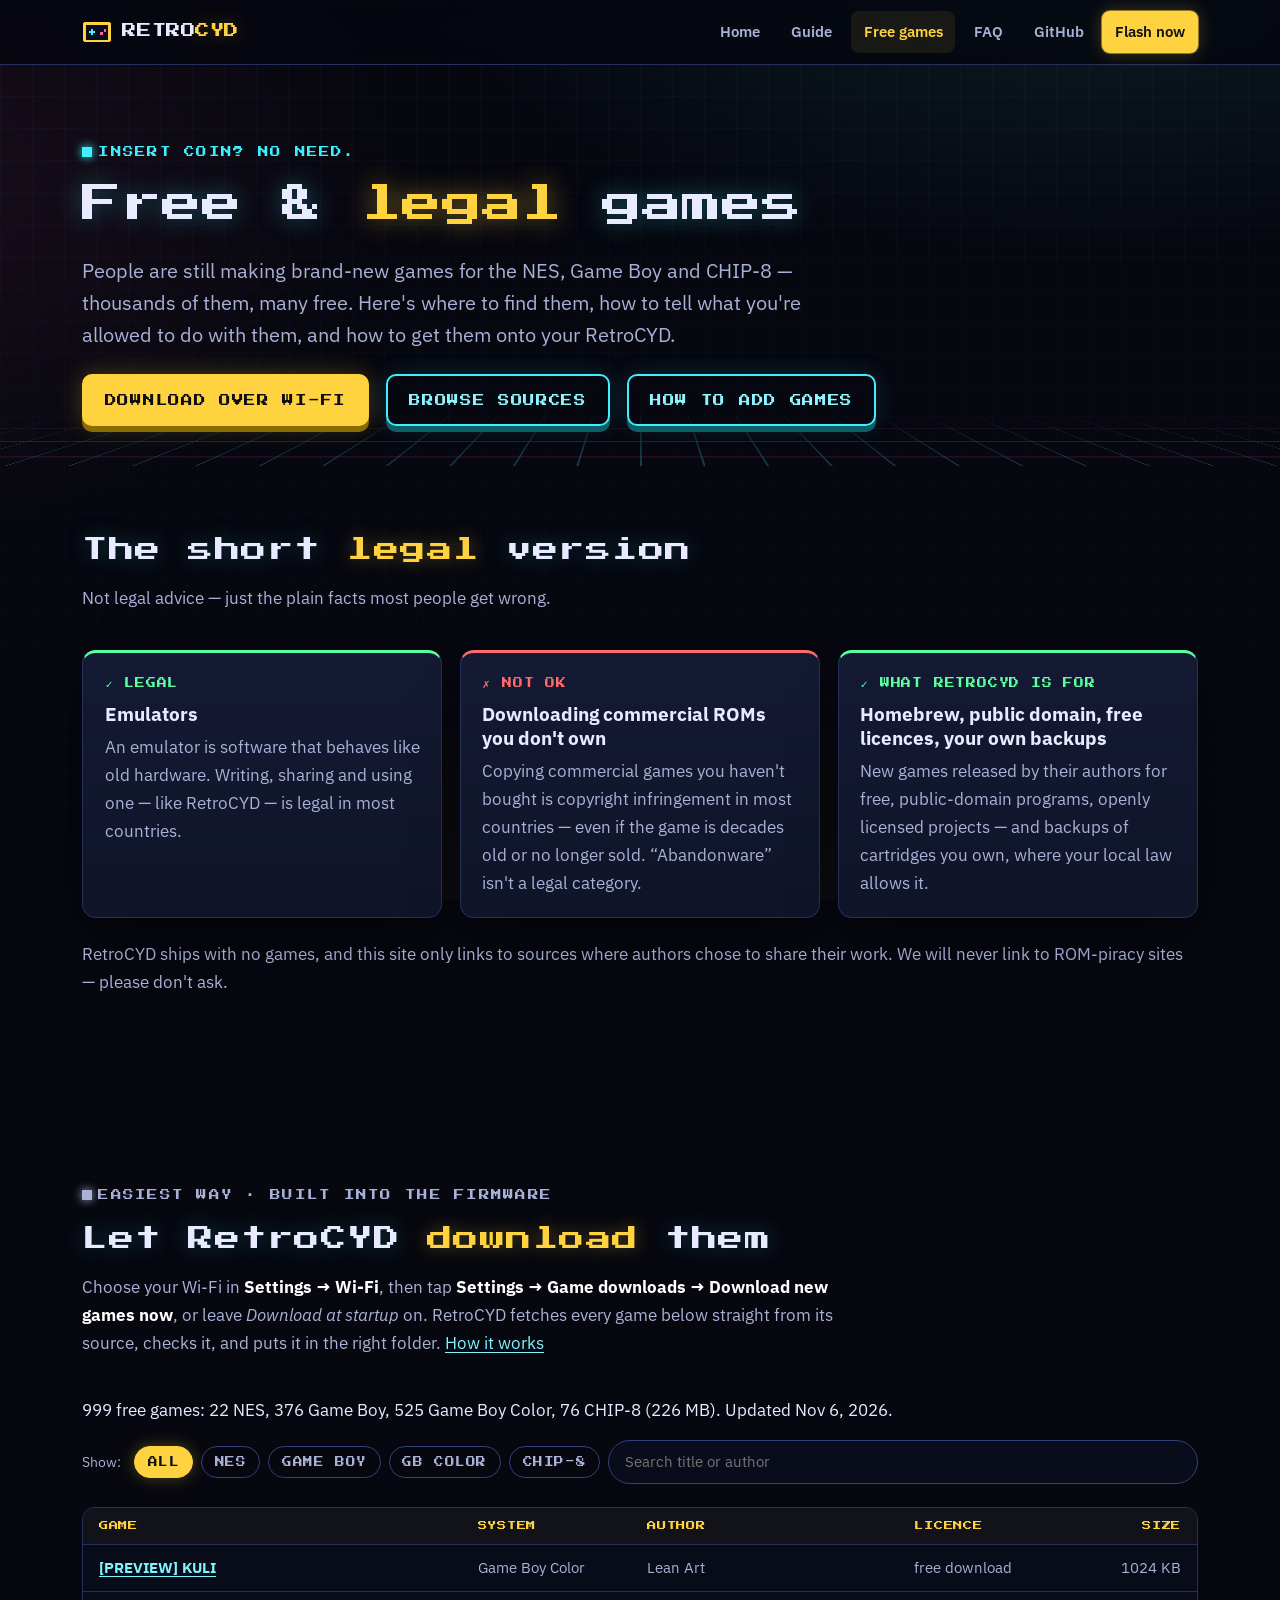
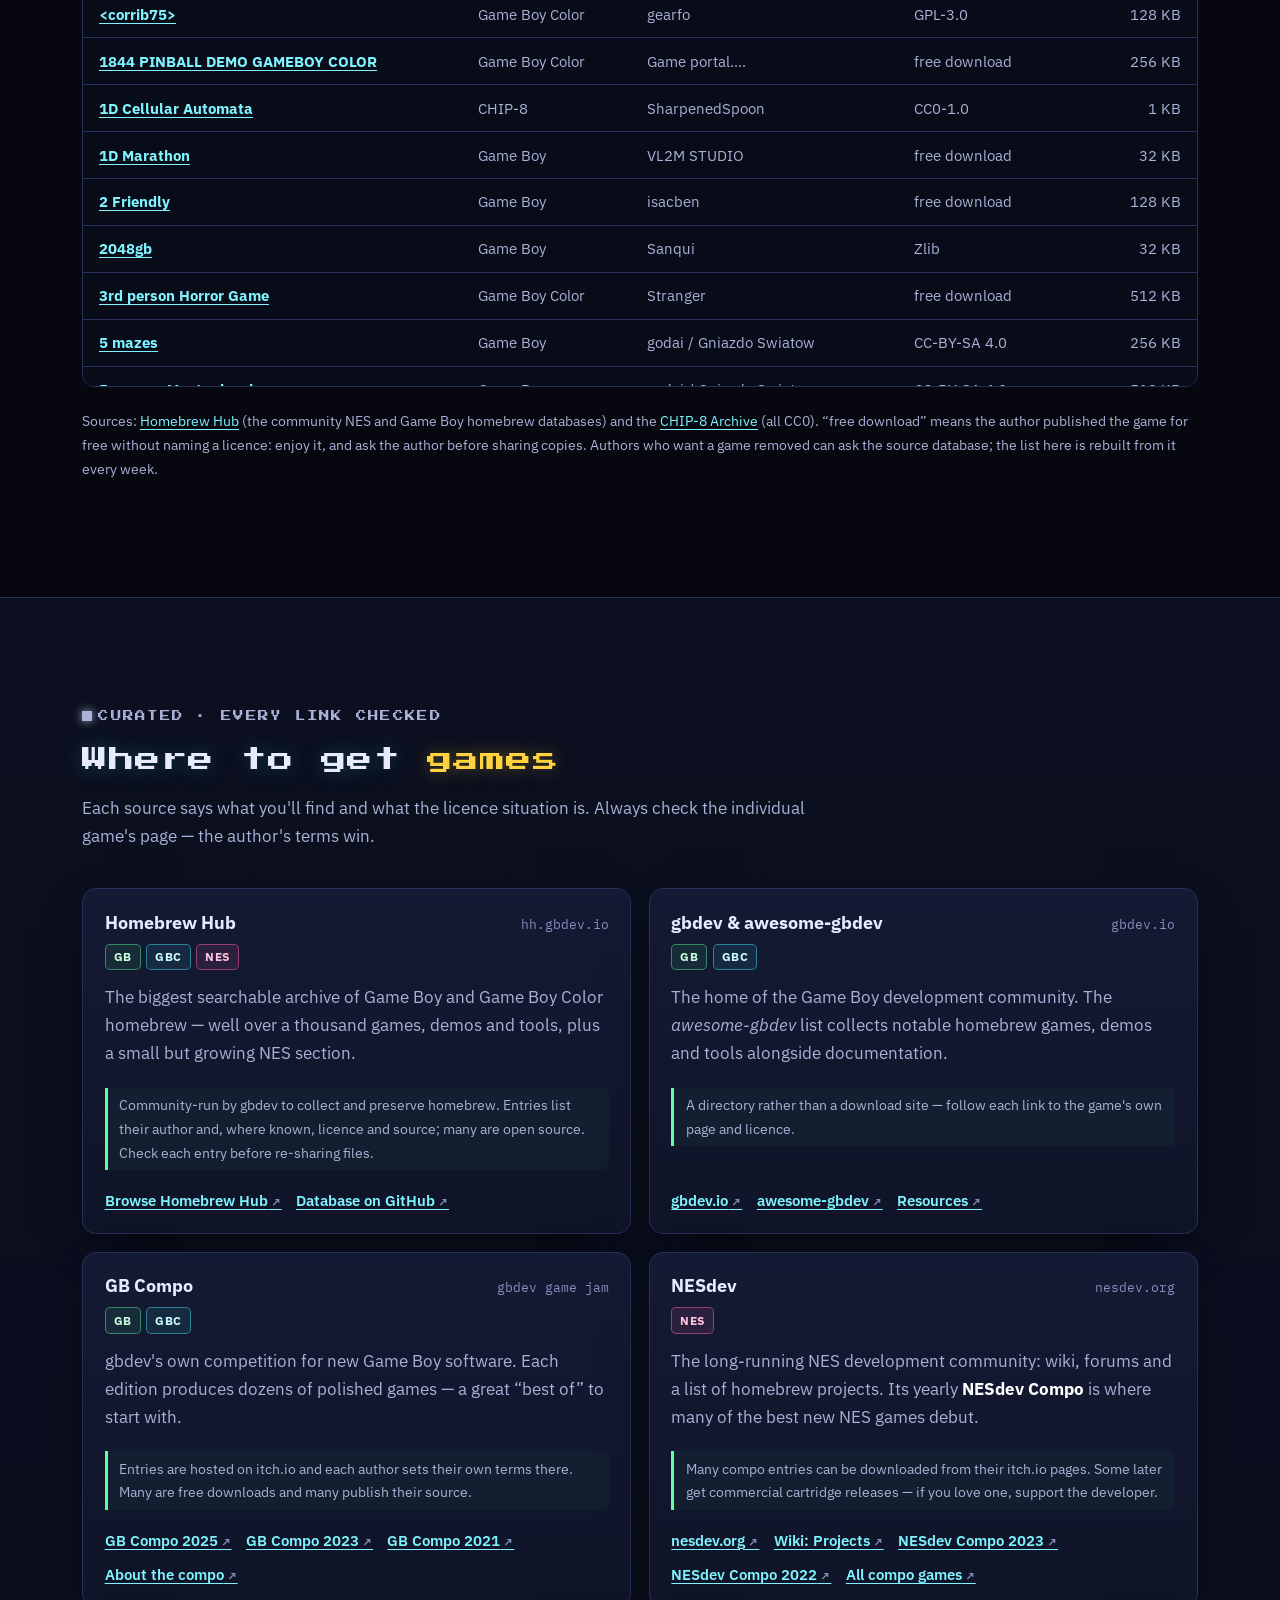
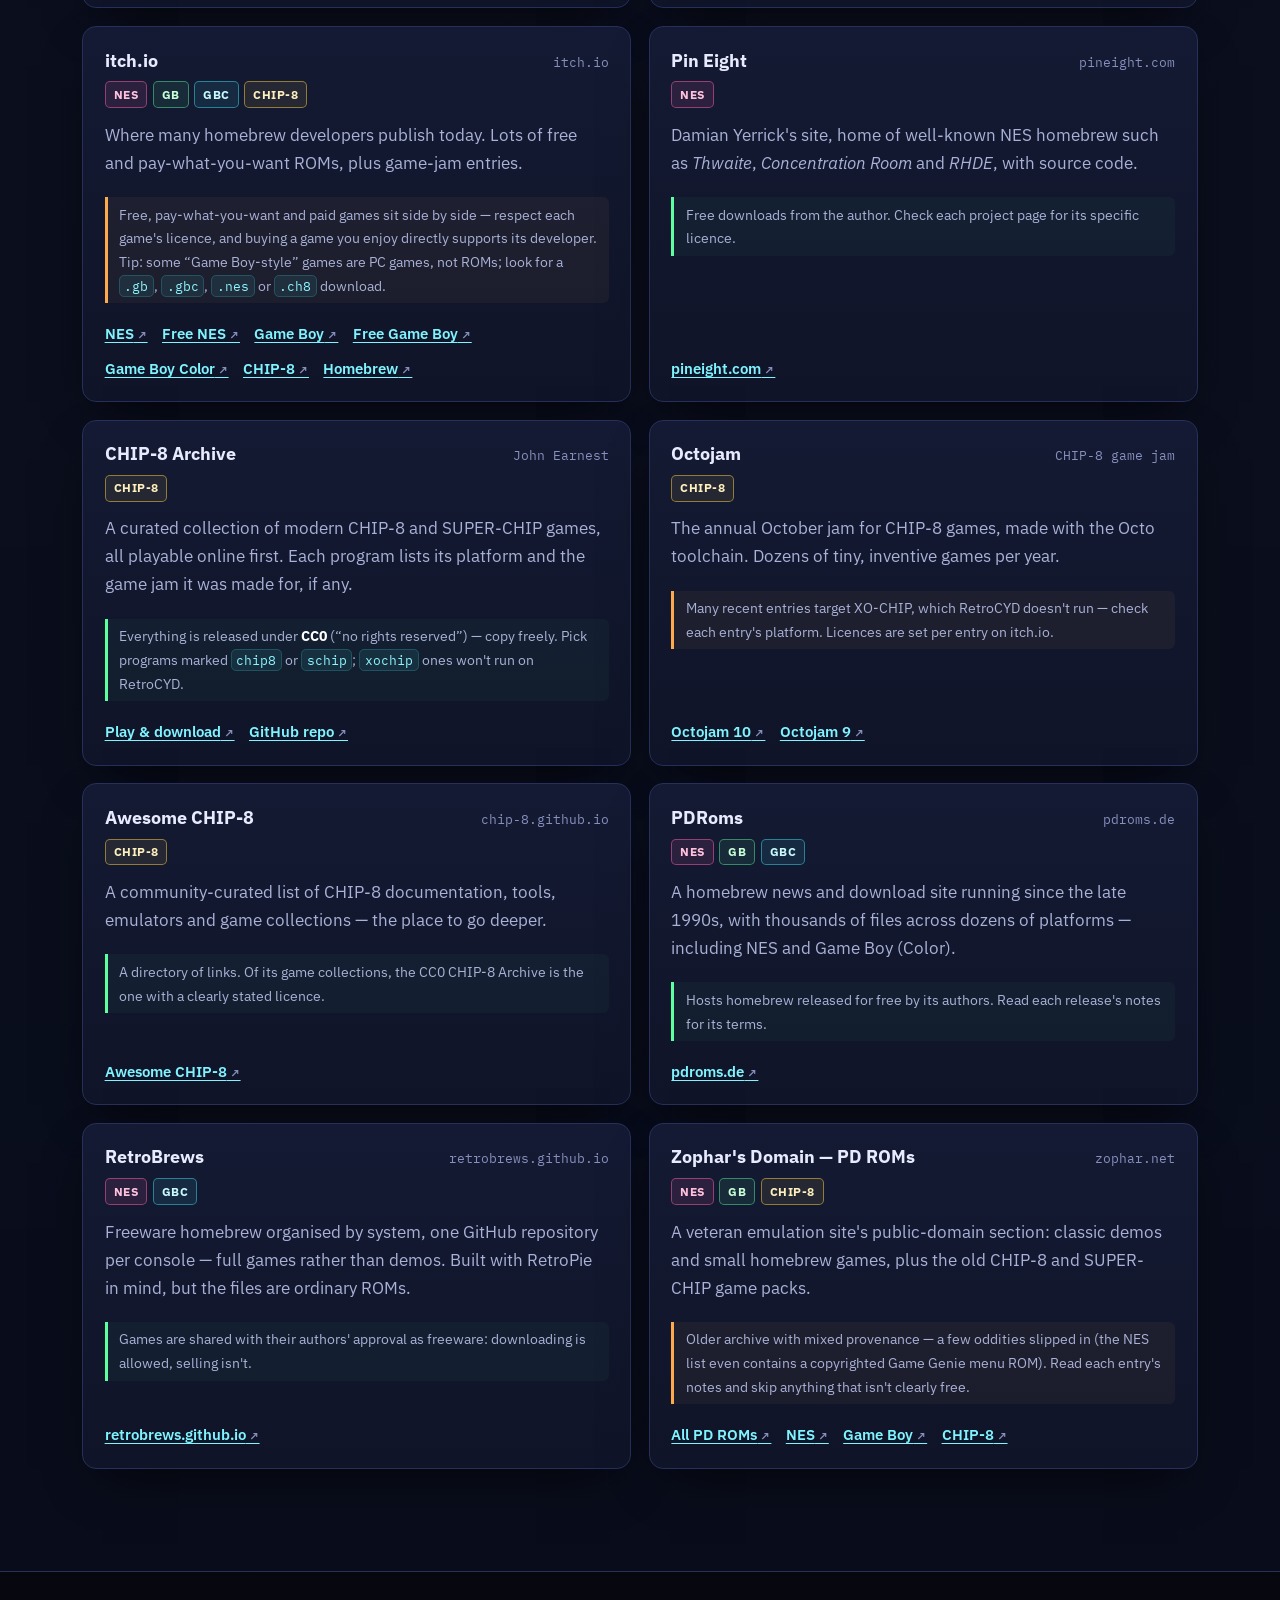
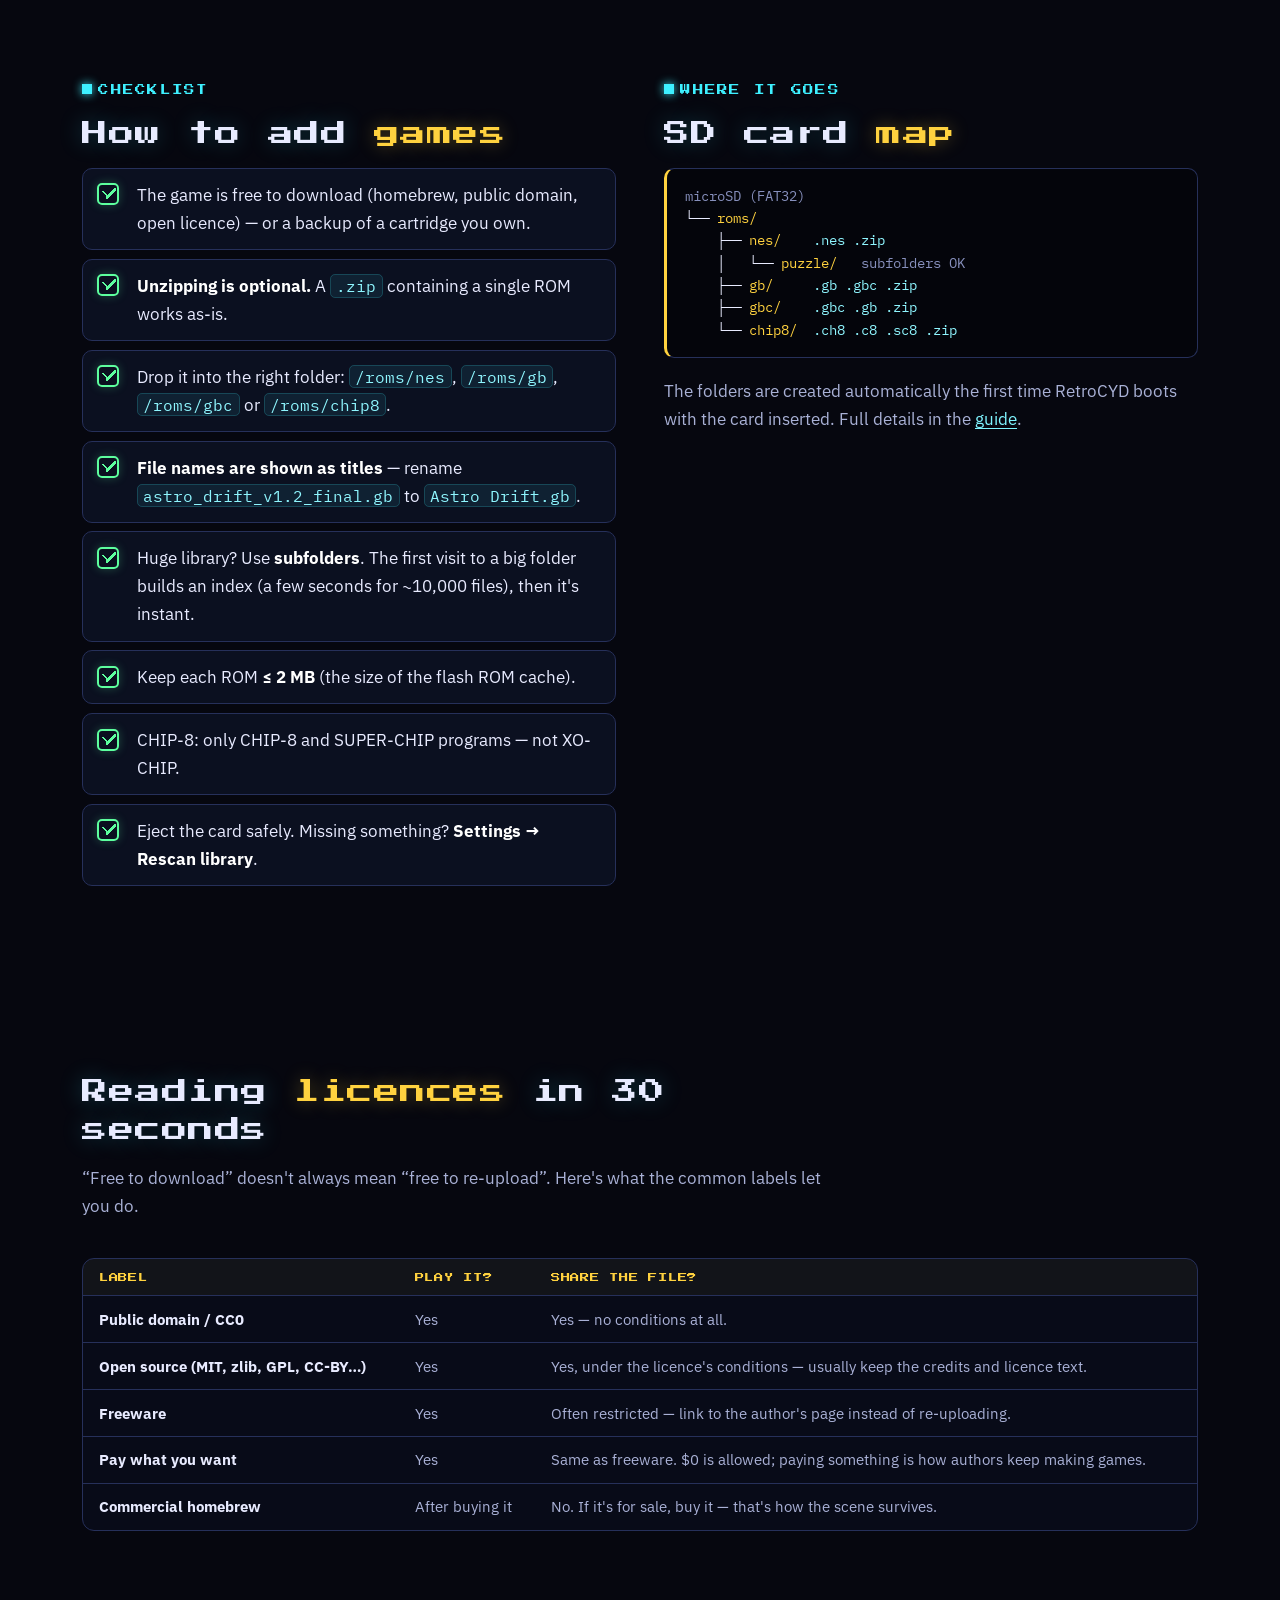
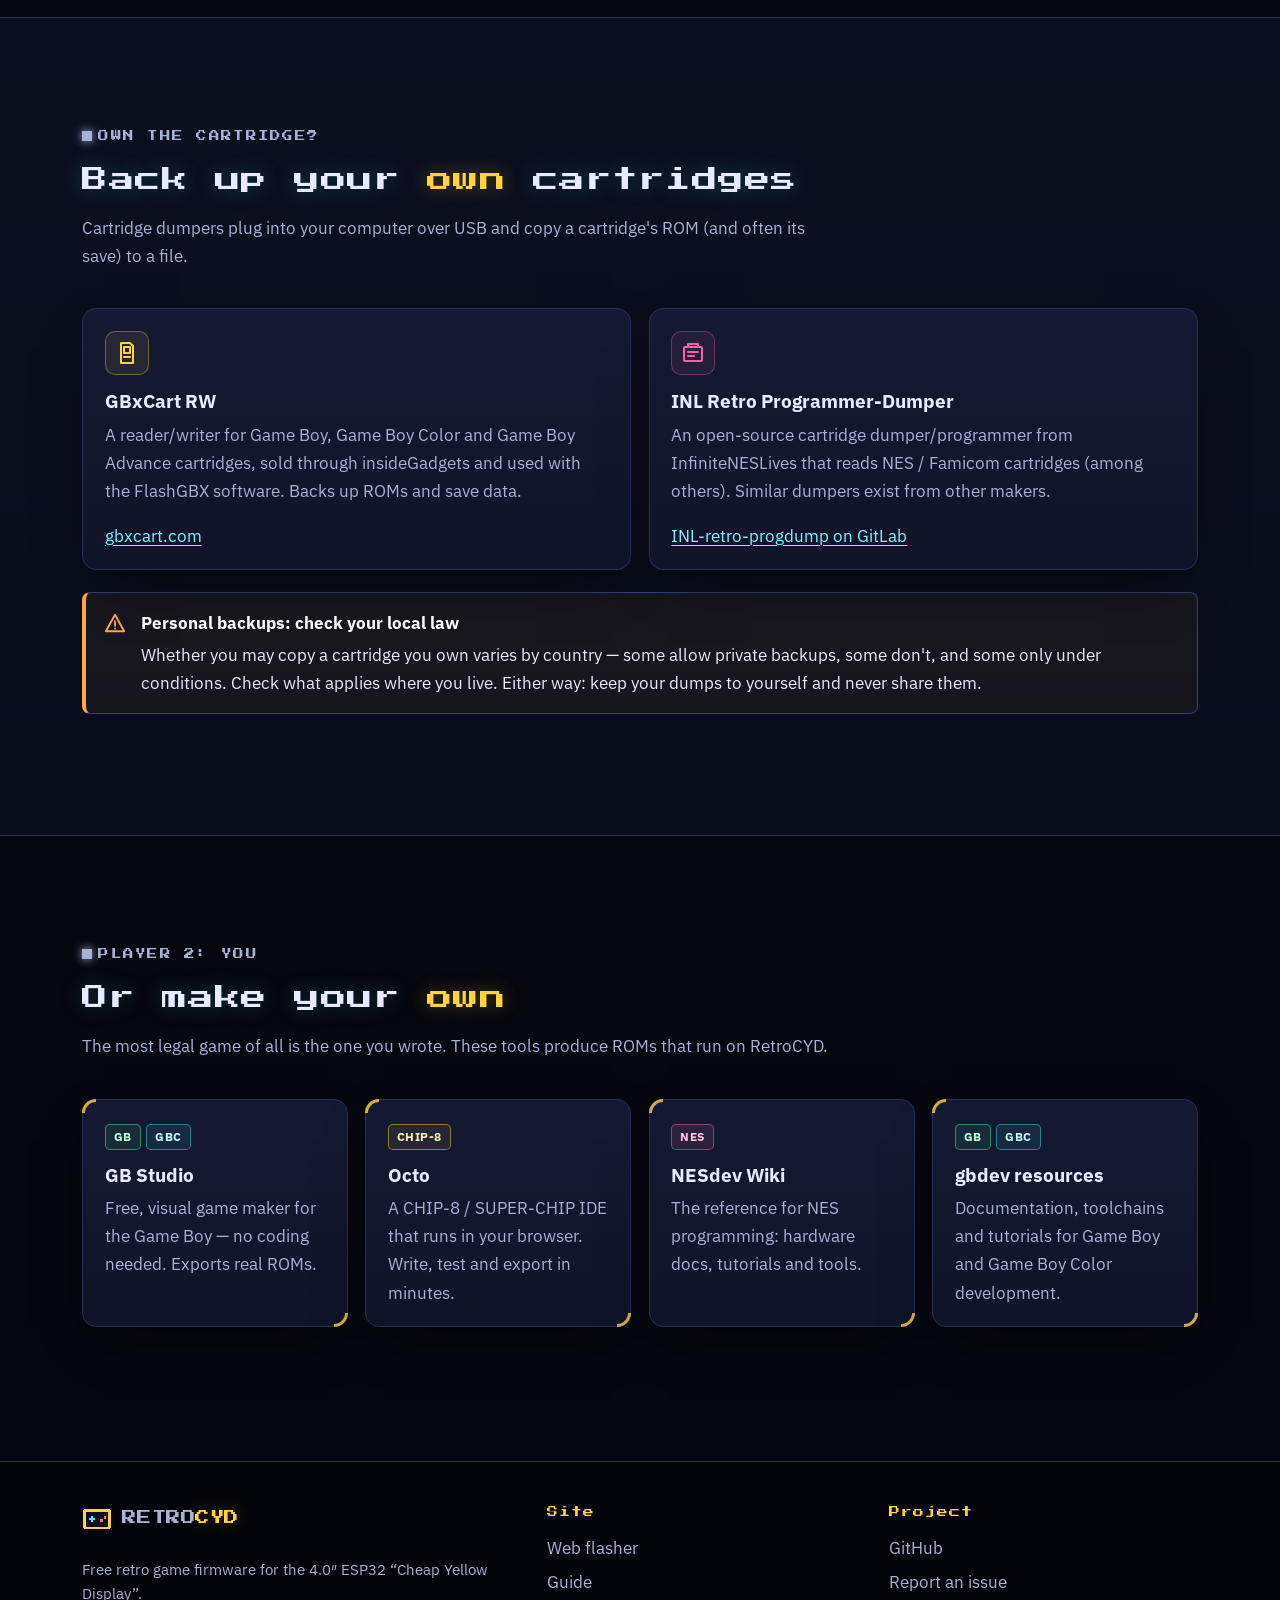
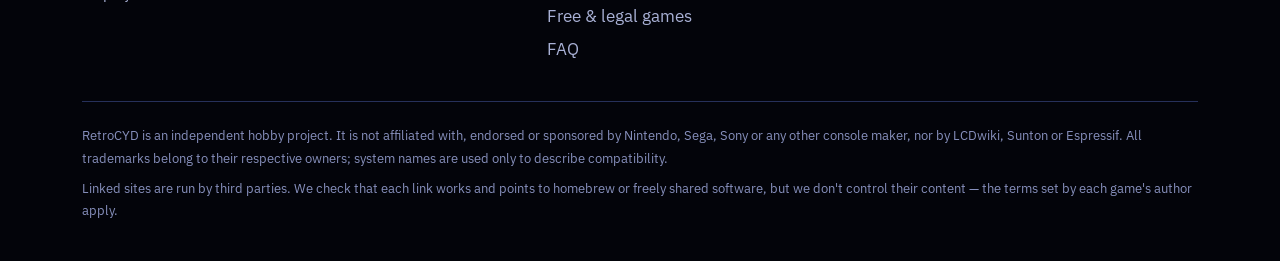
==== site/games.html @ d7f4073a "Website 932c524" ====
<!doctype html>
<html lang="en" class="no-js">
<head>
  <meta charset="utf-8">
  <meta name="viewport" content="width=device-width, initial-scale=1">
  <title>Free &amp; Legal Games — RetroCYD</title>
  <meta name="description" content="Where to get free and legal NES, Game Boy, Game Boy Color and CHIP-8 games for RetroCYD: homebrew archives, game jams, public-domain collections and backing up your own cartridges.">
  <meta name="theme-color" content="#06070f">
  <link rel="canonical" href="https://pierregode.github.io/Retro-CYD/games.html">
  <link rel="icon" href="assets/favicon.svg" type="image/svg+xml">
  <link rel="preconnect" href="https://fonts.googleapis.com">
  <link rel="preconnect" href="https://fonts.gstatic.com" crossorigin>
  <link rel="stylesheet" href="https://fonts.googleapis.com/css2?family=IBM+Plex+Mono:wght@400;500&amp;family=IBM+Plex+Sans:ital,wght@0,400;0,600;0,700;1,400&amp;family=Press+Start+2P&amp;display=swap">
  <link rel="stylesheet" href="assets/style.css">
  <script src="assets/site.js" defer></script>
</head>
<body>
<a class="skip-link" href="#main">Skip to content</a>

<header class="site-header">
  <div class="container">
    <a class="brand" href="index.html" aria-label="RetroCYD home">
      <svg viewBox="0 0 32 32" aria-hidden="true" shape-rendering="crispEdges"><rect x="1" y="5" width="30" height="22" rx="3" fill="#ffd23f"/><rect x="4" y="8" width="24" height="16" fill="#0a0e1d"/><rect x="7" y="15" width="7" height="2" fill="#3ef0ff"/><rect x="9.5" y="12.5" width="2" height="7" fill="#3ef0ff"/><rect x="19" y="16" width="3" height="3" fill="#ff5fa8"/><rect x="23" y="13" width="3" height="3" fill="#ff5fa8"/></svg>
      <span>RETRO<b>CYD</b></span>
    </a>
    <button class="nav-toggle" type="button" aria-expanded="false" aria-controls="site-nav">MENU</button>
    <nav class="site-nav" id="site-nav" aria-label="Main">
      <ul>
        <li><a href="index.html">Home</a></li>
        <li><a href="guide.html">Guide</a></li>
        <li><a href="games.html" aria-current="page">Free games</a></li>
        <li><a href="guide.html#faq">FAQ</a></li>
        <li><a href="https://github.com/PierreGode/Retro-CYD">GitHub</a></li>
        <li><a class="nav-cta" href="index.html#flash">Flash now</a></li>
      </ul>
    </nav>
  </div>
</header>

<main id="main">
  <section class="page-hero" aria-labelledby="games-title">
    <div class="hero-floor" aria-hidden="true"></div>
    <div class="container">
      <p class="eyebrow">Insert coin? No need.</p>
      <h1 id="games-title">Free &amp; <span class="accent">legal</span> games</h1>
      <p class="lead">People are still making brand-new games for the NES, Game Boy and CHIP-8 — thousands of them, many free. Here's where to find them, how to tell what you're allowed to do with them, and how to get them onto your RetroCYD.</p>
      <div class="btn-row" style="margin-top:1.4rem">
        <a class="btn" href="#auto">Download over Wi-Fi</a>
        <a class="btn btn-ghost" href="#sources">Browse sources</a>
        <a class="btn btn-ghost" href="#add-games">How to add games</a>
      </div>
    </div>
  </section>

  <!-- ===================================================== LEGAL -->
  <section class="section-tight" id="legal" aria-labelledby="legal-title">
    <div class="container">
      <div class="section-head">
        <h2 id="legal-title">The short <span class="accent">legal</span> version</h2>
        <p>Not legal advice — just the plain facts most people get wrong.</p>
      </div>
      <div class="grid grid-3 legal-grid">
        <article class="card ok-card">
          <span class="verdict">✓ LEGAL</span>
          <h3>Emulators</h3>
          <p>An emulator is software that behaves like old hardware. Writing, sharing and using one — like RetroCYD — is legal in most countries.</p>
        </article>
        <article class="card no-card">
          <span class="verdict">✗ NOT OK</span>
          <h3>Downloading commercial ROMs you don't own</h3>
          <p>Copying commercial games you haven't bought is copyright infringement in most countries — even if the game is decades old or no longer sold. “Abandonware” isn't a legal category.</p>
        </article>
        <article class="card ok-card">
          <span class="verdict">✓ WHAT RETROCYD IS FOR</span>
          <h3>Homebrew, public domain, free licences, your own backups</h3>
          <p>New games released by their authors for free, public-domain programs, openly licensed projects — and backups of cartridges you own, where your local law allows it.</p>
        </article>
      </div>
      <p class="muted" style="margin-top:1.4rem">RetroCYD ships with no games, and this site only links to sources where authors chose to share their work. We will never link to ROM-piracy sites — please don't ask.</p>
    </div>
  </section>

  <!-- ===================================================== AUTO DOWNLOAD -->
  <section class="section" id="auto" aria-labelledby="auto-title">
    <div class="container">
      <div class="section-head">
        <p class="eyebrow">Easiest way · built into the firmware</p>
        <h2 id="auto-title">Let RetroCYD <span class="accent">download</span> them</h2>
        <p>Choose your Wi-Fi in <strong>Settings → Wi-Fi</strong>, then tap <strong>Settings → Game downloads → Download new games now</strong>, or leave <em>Download at startup</em> on. RetroCYD fetches every game below straight from its source, checks it, and puts it in the right folder. <a href="guide.html#wifi">How it works</a></p>
      </div>
      <div class="catalog" id="catalog" data-src="catalog/catalog.tsv">
        <p class="cat-summary" id="cat-summary">Loading the game list…</p>
        <div class="filters cat-filters" role="group" aria-label="Filter games by system" hidden>
          <span class="label">Show:</span>
          <button class="chip" type="button" data-cat="all" aria-pressed="true">ALL</button>
          <button class="chip" type="button" data-cat="nes" aria-pressed="false">NES</button>
          <button class="chip" type="button" data-cat="gb" aria-pressed="false">GAME BOY</button>
          <button class="chip" type="button" data-cat="gbc" aria-pressed="false">GB COLOR</button>
          <button class="chip" type="button" data-cat="chip8" aria-pressed="false">CHIP-8</button>
          <input class="cat-search" id="cat-search" type="search" placeholder="Search title or author" aria-label="Search games by title or author">
        </div>
        <div class="table-wrap cat-wrap" hidden>
          <table class="data cat-table">
            <colgroup><col class="c-game"><col class="c-sys"><col class="c-author"><col class="c-lic"><col class="c-size"></colgroup>
            <thead><tr><th scope="col">Game</th><th scope="col">System</th><th scope="col">Author</th><th scope="col">Licence</th><th scope="col">Size</th></tr></thead>
            <tbody id="cat-body"></tbody>
          </table>
        </div>
        <p id="cat-status" class="visually-hidden" aria-live="polite"></p>
        <p class="muted small">Sources: <a href="https://hh.gbdev.io/">Homebrew Hub</a> (the community NES and Game Boy homebrew databases) and the <a href="https://github.com/JohnEarnest/chip8Archive">CHIP-8 Archive</a> (all CC0). “free download” means the author published the game for free without naming a licence: enjoy it, and ask the author before sharing copies. Authors who want a game removed can ask the source database; the list here is rebuilt from it every week.</p>
      </div>
    </div>
  </section>

  <!-- ===================================================== SOURCES -->
  <section class="section band" id="sources" aria-labelledby="sources-title">
    <div class="container">
      <div class="section-head">
        <p class="eyebrow">Curated · every link checked</p>
        <h2 id="sources-title">Where to get <span class="accent">games</span></h2>
        <p>Each source says what you'll find and what the licence situation is. Always check the individual game's page — the author's terms win.</p>
      </div>

      <div class="filters" role="group" aria-label="Filter sources by system" hidden>
        <span class="label">Show:</span>
        <button class="chip" type="button" data-filter="all" aria-pressed="true">ALL</button>
        <button class="chip" type="button" data-filter="nes" aria-pressed="false">NES</button>
        <button class="chip" type="button" data-filter="gb" aria-pressed="false">GAME BOY</button>
        <button class="chip" type="button" data-filter="gbc" aria-pressed="false">GB COLOR</button>
        <button class="chip" type="button" data-filter="chip8" aria-pressed="false">CHIP-8</button>
      </div>
      <p id="filter-status" class="visually-hidden" aria-live="polite"></p>

      <div class="sources">

        <article class="card source" data-systems="gb gbc nes">
          <h3>Homebrew Hub <span class="host">hh.gbdev.io</span></h3>
          <ul class="tags" aria-label="Systems"><li><span class="tag tag-gb">GB</span></li><li><span class="tag tag-gbc">GBC</span></li><li><span class="tag tag-nes">NES</span></li></ul>
          <p>The biggest searchable archive of Game Boy and Game Boy Color homebrew — well over a thousand games, demos and tools, plus a small but growing NES section.</p>
          <p class="lic">Community-run by gbdev to collect and preserve homebrew. Entries list their author and, where known, licence and source; many are open source. Check each entry before re-sharing files.</p>
          <ul class="links">
            <li><a href="https://hh.gbdev.io/">Browse Homebrew Hub</a></li>
            <li><a href="https://github.com/gbdev/database">Database on GitHub</a></li>
          </ul>
        </article>

        <article class="card source" data-systems="gb gbc">
          <h3>gbdev &amp; awesome-gbdev <span class="host">gbdev.io</span></h3>
          <ul class="tags" aria-label="Systems"><li><span class="tag tag-gb">GB</span></li><li><span class="tag tag-gbc">GBC</span></li></ul>
          <p>The home of the Game Boy development community. The <em>awesome-gbdev</em> list collects notable homebrew games, demos and tools alongside documentation.</p>
          <p class="lic">A directory rather than a download site — follow each link to the game's own page and licence.</p>
          <ul class="links">
            <li><a href="https://gbdev.io/">gbdev.io</a></li>
            <li><a href="https://github.com/gbdev/awesome-gbdev">awesome-gbdev</a></li>
            <li><a href="https://gbdev.io/resources.html">Resources</a></li>
          </ul>
        </article>

        <article class="card source" data-systems="gb gbc">
          <h3>GB Compo <span class="host">gbdev game jam</span></h3>
          <ul class="tags" aria-label="Systems"><li><span class="tag tag-gb">GB</span></li><li><span class="tag tag-gbc">GBC</span></li></ul>
          <p>gbdev's own competition for new Game Boy software. Each edition produces dozens of polished games — a great “best of” to start with.</p>
          <p class="lic">Entries are hosted on itch.io and each author sets their own terms there. Many are free downloads and many publish their source.</p>
          <ul class="links">
            <li><a href="https://itch.io/jam/gbcompo25">GB Compo 2025</a></li>
            <li><a href="https://itch.io/jam/gbcompo23">GB Compo 2023</a></li>
            <li><a href="https://itch.io/jam/gbcompo21">GB Compo 2021</a></li>
            <li><a href="https://gbdev.io/gbcompo21.html">About the compo</a></li>
          </ul>
        </article>

        <article class="card source" data-systems="nes">
          <h3>NESdev <span class="host">nesdev.org</span></h3>
          <ul class="tags" aria-label="Systems"><li><span class="tag tag-nes">NES</span></li></ul>
          <p>The long-running NES development community: wiki, forums and a list of homebrew projects. Its yearly <strong>NESdev Compo</strong> is where many of the best new NES games debut.</p>
          <p class="lic">Many compo entries can be downloaded from their itch.io pages. Some later get commercial cartridge releases — if you love one, support the developer.</p>
          <ul class="links">
            <li><a href="https://www.nesdev.org/">nesdev.org</a></li>
            <li><a href="https://www.nesdev.org/wiki/Projects">Wiki: Projects</a></li>
            <li><a href="https://itch.io/jam/nesdev-compo-2023">NESdev Compo 2023</a></li>
            <li><a href="https://itch.io/jam/nesdev-2022">NESdev Compo 2022</a></li>
            <li><a href="https://itch.io/games/tag-homebrew/tag-nesdevcompo">All compo games</a></li>
          </ul>
        </article>

        <article class="card source" data-systems="nes gb gbc chip8">
          <h3>itch.io <span class="host">itch.io</span></h3>
          <ul class="tags" aria-label="Systems"><li><span class="tag tag-nes">NES</span></li><li><span class="tag tag-gb">GB</span></li><li><span class="tag tag-gbc">GBC</span></li><li><span class="tag tag-chip8">CHIP-8</span></li></ul>
          <p>Where many homebrew developers publish today. Lots of free and pay-what-you-want ROMs, plus game-jam entries.</p>
          <p class="lic warn">Free, pay-what-you-want and paid games sit side by side — respect each game's licence, and buying a game you enjoy directly supports its developer. Tip: some “Game Boy-style” games are PC games, not ROMs; look for a <code>.gb</code>, <code>.gbc</code>, <code>.nes</code> or <code>.ch8</code> download.</p>
          <ul class="links">
            <li><a href="https://itch.io/games/tag-nes">NES</a></li>
            <li><a href="https://itch.io/games/free/tag-nes">Free NES</a></li>
            <li><a href="https://itch.io/games/tag-gameboy">Game Boy</a></li>
            <li><a href="https://itch.io/games/free/tag-gameboy">Free Game Boy</a></li>
            <li><a href="https://itch.io/games/tag-gameboy-color">Game Boy Color</a></li>
            <li><a href="https://itch.io/games/tag-chip-8">CHIP-8</a></li>
            <li><a href="https://itch.io/games/tag-homebrew">Homebrew</a></li>
          </ul>
        </article>

        <article class="card source" data-systems="nes">
          <h3>Pin Eight <span class="host">pineight.com</span></h3>
          <ul class="tags" aria-label="Systems"><li><span class="tag tag-nes">NES</span></li></ul>
          <p>Damian Yerrick's site, home of well-known NES homebrew such as <em>Thwaite</em>, <em>Concentration Room</em> and <em>RHDE</em>, with source code.</p>
          <p class="lic">Free downloads from the author. Check each project page for its specific licence.</p>
          <ul class="links">
            <li><a href="https://pineight.com/">pineight.com</a></li>
          </ul>
        </article>

        <article class="card source" data-systems="chip8">
          <h3>CHIP-8 Archive <span class="host">John Earnest</span></h3>
          <ul class="tags" aria-label="Systems"><li><span class="tag tag-chip8">CHIP-8</span></li></ul>
          <p>A curated collection of modern CHIP-8 and SUPER-CHIP games, all playable online first. Each program lists its platform and the game jam it was made for, if any.</p>
          <p class="lic">Everything is released under <strong>CC0</strong> (“no rights reserved”) — copy freely. Pick programs marked <code>chip8</code> or <code>schip</code>; <code>xochip</code> ones won't run on RetroCYD.</p>
          <ul class="links">
            <li><a href="https://johnearnest.github.io/chip8Archive/">Play &amp; download</a></li>
            <li><a href="https://github.com/JohnEarnest/chip8Archive">GitHub repo</a></li>
          </ul>
        </article>

        <article class="card source" data-systems="chip8">
          <h3>Octojam <span class="host">CHIP-8 game jam</span></h3>
          <ul class="tags" aria-label="Systems"><li><span class="tag tag-chip8">CHIP-8</span></li></ul>
          <p>The annual October jam for CHIP-8 games, made with the Octo toolchain. Dozens of tiny, inventive games per year.</p>
          <p class="lic warn">Many recent entries target XO-CHIP, which RetroCYD doesn't run — check each entry's platform. Licences are set per entry on itch.io.</p>
          <ul class="links">
            <li><a href="https://itch.io/jam/octojam-10">Octojam 10</a></li>
            <li><a href="https://itch.io/jam/octojam-9">Octojam 9</a></li>
          </ul>
        </article>

        <article class="card source" data-systems="chip8">
          <h3>Awesome CHIP-8 <span class="host">chip-8.github.io</span></h3>
          <ul class="tags" aria-label="Systems"><li><span class="tag tag-chip8">CHIP-8</span></li></ul>
          <p>A community-curated list of CHIP-8 documentation, tools, emulators and game collections — the place to go deeper.</p>
          <p class="lic">A directory of links. Of its game collections, the CC0 CHIP-8 Archive is the one with a clearly stated licence.</p>
          <ul class="links">
            <li><a href="https://chip-8.github.io/links/">Awesome CHIP-8</a></li>
          </ul>
        </article>

        <article class="card source" data-systems="nes gb gbc">
          <h3>PDRoms <span class="host">pdroms.de</span></h3>
          <ul class="tags" aria-label="Systems"><li><span class="tag tag-nes">NES</span></li><li><span class="tag tag-gb">GB</span></li><li><span class="tag tag-gbc">GBC</span></li></ul>
          <p>A homebrew news and download site running since the late 1990s, with thousands of files across dozens of platforms — including NES and Game Boy (Color).</p>
          <p class="lic">Hosts homebrew released for free by its authors. Read each release's notes for its terms.</p>
          <ul class="links">
            <li><a href="https://pdroms.de/">pdroms.de</a></li>
          </ul>
        </article>

        <article class="card source" data-systems="nes gbc gb">
          <h3>RetroBrews <span class="host">retrobrews.github.io</span></h3>
          <ul class="tags" aria-label="Systems"><li><span class="tag tag-nes">NES</span></li><li><span class="tag tag-gbc">GBC</span></li></ul>
          <p>Freeware homebrew organised by system, one GitHub repository per console — full games rather than demos. Built with RetroPie in mind, but the files are ordinary ROMs.</p>
          <p class="lic">Games are shared with their authors' approval as freeware: downloading is allowed, selling isn't.</p>
          <ul class="links">
            <li><a href="https://retrobrews.github.io/">retrobrews.github.io</a></li>
          </ul>
        </article>

        <article class="card source" data-systems="nes gb chip8">
          <h3>Zophar's Domain — PD ROMs <span class="host">zophar.net</span></h3>
          <ul class="tags" aria-label="Systems"><li><span class="tag tag-nes">NES</span></li><li><span class="tag tag-gb">GB</span></li><li><span class="tag tag-chip8">CHIP-8</span></li></ul>
          <p>A veteran emulation site's public-domain section: classic demos and small homebrew games, plus the old CHIP-8 and SUPER-CHIP game packs.</p>
          <p class="lic warn">Older archive with mixed provenance — a few oddities slipped in (the NES list even contains a copyrighted Game Genie menu ROM). Read each entry's notes and skip anything that isn't clearly free.</p>
          <ul class="links">
            <li><a href="https://www.zophar.net/pdroms.html">All PD ROMs</a></li>
            <li><a href="https://www.zophar.net/pdroms/nes.html">NES</a></li>
            <li><a href="https://www.zophar.net/pdroms/gameboy.html">Game Boy</a></li>
            <li><a href="https://www.zophar.net/pdroms/chip8.html">CHIP-8</a></li>
          </ul>
        </article>

      </div>
    </div>
  </section>

  <!-- ===================================================== ADD GAMES -->
  <section class="section" id="add-games" aria-labelledby="add-title">
    <div class="container">
      <div class="grid grid-2" style="gap:clamp(1.5rem,4vw,3rem); align-items:start">
        <div>
          <p class="eyebrow">Checklist</p>
          <h2 id="add-title">How to add <span class="accent">games</span></h2>
          <ul class="checklist">
            <li><span>The game is free to download (homebrew, public domain, open licence) — or a backup of a cartridge you own.</span></li>
            <li><span><strong>Unzipping is optional.</strong> A <code>.zip</code> containing a single ROM works as-is.</span></li>
            <li><span>Drop it into the right folder: <code>/roms/nes</code>, <code>/roms/gb</code>, <code>/roms/gbc</code> or <code>/roms/chip8</code>.</span></li>
            <li><span><strong>File names are shown as titles</strong> — rename <code>astro_drift_v1.2_final.gb</code> to <code>Astro Drift.gb</code>.</span></li>
            <li><span>Huge library? Use <strong>subfolders</strong>. The first visit to a big folder builds an index (a few seconds for ~10,000 files), then it's instant.</span></li>
            <li><span>Keep each ROM <strong>≤ 2 MB</strong> (the size of the flash ROM cache).</span></li>
            <li><span>CHIP-8: only CHIP-8 and SUPER-CHIP programs — not XO-CHIP.</span></li>
            <li><span>Eject the card safely. Missing something? <strong>Settings → Rescan library</strong>.</span></li>
          </ul>
        </div>
        <div>
          <p class="eyebrow">Where it goes</p>
          <h2>SD card <span class="accent">map</span></h2>
          <pre class="tree"><code><span class="n">microSD (FAT32)</span>
└── <span class="d">roms/</span>
    ├── <span class="d">nes/</span>    <span class="x">.nes .zip</span>
    │   └── <span class="d">puzzle/</span>   <span class="n">subfolders OK</span>
    ├── <span class="d">gb/</span>     <span class="x">.gb .gbc .zip</span>
    ├── <span class="d">gbc/</span>    <span class="x">.gbc .gb .zip</span>
    └── <span class="d">chip8/</span>  <span class="x">.ch8 .c8 .sc8 .zip</span></code></pre>
          <p class="muted">The folders are created automatically the first time RetroCYD boots with the card inserted. Full details in the <a href="guide.html#sd-card">guide</a>.</p>
        </div>
      </div>
    </div>
  </section>

  <!-- ===================================================== LICENCES -->
  <section class="section-tight" id="licences" aria-labelledby="lic-title">
    <div class="container">
      <div class="section-head">
        <h2 id="lic-title">Reading <span class="accent">licences</span> in 30 seconds</h2>
        <p>“Free to download” doesn't always mean “free to re-upload”. Here's what the common labels let you do.</p>
      </div>
      <div class="table-wrap">
        <table class="data">
          <thead><tr><th scope="col">Label</th><th scope="col">Play it?</th><th scope="col">Share the file?</th></tr></thead>
          <tbody>
            <tr><th scope="row">Public domain / CC0</th><td>Yes</td><td>Yes — no conditions at all.</td></tr>
            <tr><th scope="row">Open source (MIT, zlib, GPL, CC-BY…)</th><td>Yes</td><td>Yes, under the licence's conditions — usually keep the credits and licence text.</td></tr>
            <tr><th scope="row">Freeware</th><td>Yes</td><td>Often restricted — link to the author's page instead of re-uploading.</td></tr>
            <tr><th scope="row">Pay what you want</th><td>Yes</td><td>Same as freeware. $0 is allowed; paying something is how authors keep making games.</td></tr>
            <tr><th scope="row">Commercial homebrew</th><td>After buying it</td><td>No. If it's for sale, buy it — that's how the scene survives.</td></tr>
          </tbody>
        </table>
      </div>
    </div>
  </section>

  <!-- ===================================================== DUMP -->
  <section class="section band" id="dump" aria-labelledby="dump-title">
    <div class="container">
      <div class="section-head">
        <p class="eyebrow">Own the cartridge?</p>
        <h2 id="dump-title">Back up your <span class="accent">own</span> cartridges</h2>
        <p>Cartridge dumpers plug into your computer over USB and copy a cartridge's ROM (and often its save) to a file.</p>
      </div>
      <div class="grid grid-2">
        <article class="card y">
          <div class="icon"><svg viewBox="0 0 24 24" fill="none" stroke="currentColor" stroke-width="2" stroke-linecap="round" stroke-linejoin="round" aria-hidden="true"><path d="M6 2h9l3 3v17H6z"/><path d="M9 6h6v6H9z"/><path d="M9 16h6"/></svg></div>
          <h3>GBxCart RW</h3>
          <p>A reader/writer for Game Boy, Game Boy Color and Game Boy Advance cartridges, sold through insideGadgets and used with the FlashGBX software. Backs up ROMs and save data.</p>
          <p><a href="https://www.gbxcart.com/">gbxcart.com</a></p>
        </article>
        <article class="card m">
          <div class="icon"><svg viewBox="0 0 24 24" fill="none" stroke="currentColor" stroke-width="2" stroke-linecap="round" stroke-linejoin="round" aria-hidden="true"><rect x="3" y="6" width="18" height="14" rx="1"/><path d="M7 6V3h10v3"/><path d="M7 11h10M7 15h6"/></svg></div>
          <h3>INL Retro Programmer-Dumper</h3>
          <p>An open-source cartridge dumper/programmer from InfiniteNESLives that reads NES / Famicom cartridges (among others). Similar dumpers exist from other makers.</p>
          <p><a href="https://gitlab.com/InfiniteNesLives/INL-retro-progdump">INL-retro-progdump on GitLab</a></p>
        </article>
      </div>
      <div class="notice notice-warn" style="margin-top:1.4rem">
        <svg viewBox="0 0 24 24" fill="none" stroke="currentColor" stroke-width="2" stroke-linecap="round" stroke-linejoin="round" aria-hidden="true"><path d="M12 3 2 21h20z"/><path d="M12 10v5M12 18h.01"/></svg>
        <div><strong>Personal backups: check your local law</strong><p>Whether you may copy a cartridge you own varies by country — some allow private backups, some don't, and some only under conditions. Check what applies where you live. Either way: keep your dumps to yourself and never share them.</p></div>
      </div>
    </div>
  </section>

  <!-- ===================================================== MAKE -->
  <section class="section" id="make" aria-labelledby="make-title">
    <div class="container">
      <div class="section-head">
        <p class="eyebrow">Player 2: you</p>
        <h2 id="make-title">Or make your <span class="accent">own</span></h2>
        <p>The most legal game of all is the one you wrote. These tools produce ROMs that run on RetroCYD.</p>
      </div>
      <div class="grid grid-4">
        <a class="card bracket" href="https://www.gbstudio.dev/" style="text-decoration:none;color:inherit">
          <ul class="tags" aria-label="Systems"><li><span class="tag tag-gb">GB</span></li><li><span class="tag tag-gbc">GBC</span></li></ul>
          <h3>GB Studio</h3>
          <p>Free, visual game maker for the Game Boy — no coding needed. Exports real ROMs.</p>
        </a>
        <a class="card bracket" href="https://johnearnest.github.io/Octo/" style="text-decoration:none;color:inherit">
          <ul class="tags" aria-label="Systems"><li><span class="tag tag-chip8">CHIP-8</span></li></ul>
          <h3>Octo</h3>
          <p>A CHIP-8 / SUPER-CHIP IDE that runs in your browser. Write, test and export in minutes.</p>
        </a>
        <a class="card bracket" href="https://www.nesdev.org/wiki/Nesdev_Wiki" style="text-decoration:none;color:inherit">
          <ul class="tags" aria-label="Systems"><li><span class="tag tag-nes">NES</span></li></ul>
          <h3>NESdev Wiki</h3>
          <p>The reference for NES programming: hardware docs, tutorials and tools.</p>
        </a>
        <a class="card bracket" href="https://gbdev.io/resources.html" style="text-decoration:none;color:inherit">
          <ul class="tags" aria-label="Systems"><li><span class="tag tag-gb">GB</span></li><li><span class="tag tag-gbc">GBC</span></li></ul>
          <h3>gbdev resources</h3>
          <p>Documentation, toolchains and tutorials for Game Boy and Game Boy Color development.</p>
        </a>
      </div>
    </div>
  </section>
</main>

<footer class="site-footer">
  <div class="container">
    <div class="footer-grid">
      <div>
        <a class="brand" href="index.html" aria-label="RetroCYD home">
          <svg viewBox="0 0 32 32" aria-hidden="true" shape-rendering="crispEdges"><rect x="1" y="5" width="30" height="22" rx="3" fill="#ffd23f"/><rect x="4" y="8" width="24" height="16" fill="#0a0e1d"/><rect x="7" y="15" width="7" height="2" fill="#3ef0ff"/><rect x="9.5" y="12.5" width="2" height="7" fill="#3ef0ff"/><rect x="19" y="16" width="3" height="3" fill="#ff5fa8"/><rect x="23" y="13" width="3" height="3" fill="#ff5fa8"/></svg>
          <span>RETRO<b>CYD</b></span>
        </a>
        <p style="margin-top:1rem">Free retro game firmware for the 4.0″ ESP32 “Cheap Yellow Display”.</p>
      </div>
      <div>
        <h2>Site</h2>
        <ul>
          <li><a href="index.html#flash">Web flasher</a></li>
          <li><a href="guide.html">Guide</a></li>
          <li><a href="games.html">Free &amp; legal games</a></li>
          <li><a href="guide.html#faq">FAQ</a></li>
        </ul>
      </div>
      <div>
        <h2>Project</h2>
        <ul>
          <li><a href="https://github.com/PierreGode/Retro-CYD">GitHub</a></li>
          <li><a href="https://github.com/PierreGode/Retro-CYD/issues">Report an issue</a></li>
        </ul>
      </div>
    </div>
    <div class="disclaimer">
      <p>RetroCYD is an independent hobby project. It is not affiliated with, endorsed or sponsored by Nintendo, Sega, Sony or any other console maker, nor by LCDwiki, Sunton or Espressif. All trademarks belong to their respective owners; system names are used only to describe compatibility.</p>
      <p>Linked sites are run by third parties. We check that each link works and points to homebrew or freely shared software, but we don't control their content — the terms set by each game's author apply.</p>
    </div>
  </div>
</footer>
</body>
</html>
---- site/assets/style.css ----
/* RetroCYD website — shared styles
   Dark retro-arcade theme. No build step. */

:root {
  color-scheme: dark;

  /* surfaces */
  --bg: #06070f;
  --bg-2: #0a0e1d;
  --panel: #0f1428;
  --panel-2: #141a33;
  --panel-3: #1a2142;
  --line: #26305a;
  --line-2: #34407a;

  /* text (AA+ on --bg and --panel) */
  --text: #e8ebff;
  --muted: #a9b1d6;
  --dim: #8790bd;

  /* neon accents */
  --yellow: #ffd23f;      /* the "Cheap Yellow" */
  --yellow-2: #ffe27a;
  --cyan: #3ef0ff;
  --cyan-2: #8ff6ff;
  --magenta: #ff5fa8;
  --green: #5dff9e;
  --red: #ff6b6b;
  --orange: #ffa94d;

  --link: #7ff4ff;
  --focus: #ffd23f;

  --radius: 14px;
  --radius-sm: 8px;
  --gutter: clamp(16px, 4vw, 32px);
  --maxw: 1180px;

  --font-pixel: "Press Start 2P", ui-monospace, monospace;
  --font-body: "IBM Plex Sans", "Segoe UI", system-ui, -apple-system, sans-serif;
  --font-mono: "IBM Plex Mono", ui-monospace, SFMono-Regular, Menlo, Consolas, monospace;

  --glow-y: 0 0 18px rgba(255, 210, 63, .35);
  --glow-c: 0 0 18px rgba(62, 240, 255, .35);
  --shadow: 0 20px 50px -20px rgba(0, 0, 0, .8);
}

/* ---------- reset-ish ---------- */
*, *::before, *::after { box-sizing: border-box; }
html { -webkit-text-size-adjust: 100%; text-size-adjust: 100%; scroll-behavior: smooth; scroll-padding-top: 84px; }
body {
  margin: 0;
  min-height: 100vh;
  background-color: var(--bg);
  background-image:
    radial-gradient(1200px 600px at 85% -10%, rgba(62, 240, 255, .10), transparent 60%),
    radial-gradient(900px 600px at -10% 20%, rgba(255, 95, 168, .08), transparent 60%),
    radial-gradient(1000px 700px at 50% 120%, rgba(255, 210, 63, .06), transparent 60%);
  background-attachment: fixed;
  color: var(--text);
  font-family: var(--font-body);
  font-size: 1.0625rem;
  line-height: 1.65;
  overflow-x: hidden;
  -webkit-font-smoothing: antialiased;
}
/* faint pixel grid over the whole page */
body::before {
  content: "";
  position: fixed;
  inset: 0;
  pointer-events: none;
  z-index: -1;
  background-image:
    linear-gradient(rgba(120, 140, 255, .045) 1px, transparent 1px),
    linear-gradient(90deg, rgba(120, 140, 255, .045) 1px, transparent 1px);
  background-size: 32px 32px;
  mask-image: linear-gradient(to bottom, rgba(0,0,0,.9), rgba(0,0,0,.25));
  -webkit-mask-image: linear-gradient(to bottom, rgba(0,0,0,.9), rgba(0,0,0,.25));
}
img, svg { max-width: 100%; height: auto; }
a { color: var(--link); text-decoration-thickness: 1px; text-underline-offset: 3px; }
a:hover { color: var(--yellow-2); }
p, li, dd, td { overflow-wrap: break-word; }
code, kbd, pre, samp { font-family: var(--font-mono); font-size: .92em; }
:not(pre) > code {
  background: rgba(62, 240, 255, .08);
  border: 1px solid rgba(62, 240, 255, .18);
  border-radius: 5px;
  padding: .05em .35em;
  color: var(--cyan-2);
  overflow-wrap: anywhere;
}
kbd {
  display: inline-block;
  font-family: var(--font-pixel);
  font-size: .62rem;
  line-height: 1;
  padding: .45em .55em .4em;
  border-radius: 5px;
  background: var(--panel-3);
  border: 1px solid var(--line-2);
  border-bottom-width: 3px;
  color: var(--text);
  vertical-align: .12em;
  white-space: nowrap;
}
hr { border: 0; height: 1px; background: var(--line); margin: 3rem 0; }
::selection { background: var(--yellow); color: #111; }

/* ---------- focus ---------- */
:focus { outline: none; }
:focus-visible {
  outline: 3px solid var(--focus);
  outline-offset: 3px;
  border-radius: 4px;
  box-shadow: 0 0 0 6px rgba(255, 210, 63, .18);
}

/* ---------- utilities ---------- */
.container { width: 100%; max-width: var(--maxw); margin-inline: auto; padding-inline: var(--gutter); }
.visually-hidden {
  position: absolute !important; width: 1px; height: 1px; padding: 0; margin: -1px;
  overflow: hidden; clip: rect(0 0 0 0); white-space: nowrap; border: 0;
}
.skip-link {
  position: absolute; left: 12px; top: -60px; z-index: 100;
  background: var(--yellow); color: #111; font-weight: 700;
  padding: .6rem 1rem; border-radius: 8px; text-decoration: none;
}
.skip-link:focus { top: 12px; }
.muted { color: var(--muted); }
.small { font-size: .9rem; }
.nowrap { white-space: nowrap; }
.center { text-align: center; }
[hidden] { display: none !important; }

/* ---------- typography ---------- */
h1, h2, h3, h4 { line-height: 1.25; margin: 0 0 .6em; }
.pixel, h1.pixel, h2 {
  font-family: var(--font-pixel);
  font-weight: 400;
  letter-spacing: .02em;
}
h2 {
  font-size: clamp(1.05rem, 2.6vw, 1.6rem);
  line-height: 1.5;
  color: var(--text);
  text-shadow: 0 0 22px rgba(62, 240, 255, .25);
}
h2 .accent { color: var(--yellow); text-shadow: var(--glow-y); }
h3 { font-size: 1.2rem; font-weight: 700; color: var(--text); }
h4 { font-size: 1.02rem; font-weight: 700; color: var(--cyan-2); }
p { margin: 0 0 1em; }
ul, ol { padding-left: 1.3em; margin: 0 0 1em; }
li { margin: .25em 0; }
li::marker { color: var(--cyan); }
strong { color: #fff; }

.eyebrow {
  display: inline-flex; align-items: center; gap: .6em;
  font-family: var(--font-pixel);
  font-size: .66rem;
  letter-spacing: .12em;
  text-transform: uppercase;
  color: var(--cyan);
  margin-bottom: 1rem;
}
.eyebrow::before {
  content: ""; width: 10px; height: 10px; background: currentColor;
  box-shadow: 0 0 10px currentColor;
}
.lead { font-size: clamp(1.08rem, 1.8vw, 1.22rem); color: var(--muted); max-width: 62ch; }

/* ---------- header ---------- */
.site-header {
  position: sticky; top: 0; z-index: 50;
  background: rgba(6, 7, 15, .82);
  backdrop-filter: blur(10px) saturate(140%);
  -webkit-backdrop-filter: blur(10px) saturate(140%);
  border-bottom: 1px solid var(--line);
}
.site-header .container {
  display: flex; align-items: center; justify-content: space-between; gap: 1rem;
  min-height: 64px;
}
.brand {
  display: inline-flex; align-items: center; gap: .65rem;
  text-decoration: none; color: var(--text);
  font-family: var(--font-pixel); font-size: .9rem; letter-spacing: .04em;
}
.brand svg { width: 30px; height: 30px; flex: none; }
.brand b { color: var(--yellow); font-weight: 400; text-shadow: var(--glow-y); }
.brand:hover { color: var(--text); }

.nav-toggle {
  display: none;
  background: transparent; color: var(--text);
  border: 1px solid var(--line-2); border-radius: 8px;
  padding: .5rem .7rem; cursor: pointer;
  font-family: var(--font-pixel); font-size: .6rem; letter-spacing: .08em;
}
.site-nav ul { list-style: none; margin: 0; padding: 0; display: flex; gap: .35rem; flex-wrap: wrap; }
.site-nav li { margin: 0; }
.site-nav a {
  display: inline-block;
  padding: .55rem .8rem;
  border-radius: 8px;
  color: var(--muted);
  text-decoration: none;
  font-weight: 600;
  font-size: .95rem;
}
.site-nav a:hover { color: var(--text); background: rgba(255, 255, 255, .05); }
.site-nav a[aria-current="page"] { color: var(--yellow); background: rgba(255, 210, 63, .08); }
.site-nav a.nav-cta {
  color: #111; background: var(--yellow);
  box-shadow: 0 0 0 1px rgba(255, 210, 63, .5), 0 0 18px rgba(255, 210, 63, .25);
}
.site-nav a.nav-cta:hover { background: var(--yellow-2); color: #111; }

@media (max-width: 760px) {
  .nav-toggle { display: inline-block; }
  .site-nav { position: absolute; left: 0; right: 0; top: 100%; }
  .site-nav ul {
    display: none;
    flex-direction: column; gap: 0;
    background: rgba(8, 10, 22, .98);
    border-bottom: 1px solid var(--line);
    padding: .5rem var(--gutter) 1rem;
  }
  .site-nav.open ul { display: flex; }
  .site-nav a { display: block; padding: .8rem .6rem; }
  .site-nav a.nav-cta { text-align: center; margin-top: .4rem; }
  .no-js .site-nav { position: static; }
  .no-js .site-nav ul { display: flex; flex-direction: row; background: none; border: 0; padding: 0; }
  .no-js .nav-toggle { display: none; }
}

/* ---------- buttons ---------- */
.btn {
  --b: var(--yellow);
  display: inline-flex; align-items: center; justify-content: center; gap: .6rem;
  font-family: var(--font-pixel); font-size: .72rem; letter-spacing: .06em; line-height: 1.4;
  text-transform: uppercase; text-decoration: none;
  padding: 1rem 1.3rem;
  border-radius: 10px;
  border: 2px solid var(--b);
  background: var(--b);
  color: #0c0c12;
  cursor: pointer;
  box-shadow: 0 6px 0 0 #8a6b00, 0 0 24px rgba(255, 210, 63, .25);
  transform: translateY(0);
  transition: transform .12s ease, box-shadow .12s ease, background .15s ease;
}
.btn:hover { background: var(--yellow-2); color: #0c0c12; transform: translateY(-1px); box-shadow: 0 7px 0 0 #8a6b00, 0 0 32px rgba(255, 210, 63, .4); }
.btn:active { transform: translateY(5px); box-shadow: 0 1px 0 0 #8a6b00, 0 0 16px rgba(255, 210, 63, .2); }
.btn-ghost {
  background: transparent; color: var(--cyan-2); border-color: var(--cyan);
  box-shadow: 0 6px 0 0 #0d5e66, 0 0 24px rgba(62, 240, 255, .14);
}
.btn-ghost:hover { background: rgba(62, 240, 255, .1); color: #fff; box-shadow: 0 7px 0 0 #0d5e66, 0 0 32px rgba(62, 240, 255, .3); }
.btn-ghost:active { box-shadow: 0 1px 0 0 #0d5e66; }
.btn[disabled], .btn[aria-disabled="true"] {
  background: var(--panel-3); border-color: var(--line-2); color: var(--dim);
  box-shadow: none; cursor: not-allowed; transform: none;
}
.btn-row { display: flex; flex-wrap: wrap; gap: 1rem 1.1rem; align-items: center; }
.btn svg { width: 1.2em; height: 1.2em; }

/* ---------- sections ---------- */
.section { padding-block: clamp(3.5rem, 8vw, 6.5rem); position: relative; }
.section-tight { padding-block: clamp(2.5rem, 5vw, 4rem); }
.section-head { margin-bottom: 2.4rem; max-width: 760px; }
.section-head p { color: var(--muted); }
.band {
  background: linear-gradient(180deg, rgba(15, 20, 40, .65), rgba(10, 14, 29, .9));
  border-block: 1px solid var(--line);
}

/* ---------- hero ---------- */
.hero { position: relative; overflow: hidden; padding-block: clamp(3rem, 7vw, 5.5rem) clamp(4rem, 9vw, 7rem); isolation: isolate; }
.hero-grid {
  display: grid; grid-template-columns: minmax(0, 1.05fr) minmax(0, 1fr); gap: clamp(2rem, 5vw, 4rem); align-items: center;
}
.hero h1 {
  font-family: var(--font-pixel); font-weight: 400;
  font-size: clamp(1.9rem, 5.8vw, 3.6rem);
  line-height: 1.15; letter-spacing: .02em;
  margin-bottom: .45em;
}
.hero h1 .logo-retro { color: var(--text); text-shadow: 0 0 24px rgba(62, 240, 255, .45), 3px 3px 0 #1f2a66; }
.hero h1 .logo-cyd { color: var(--yellow); text-shadow: 0 0 26px rgba(255, 210, 63, .55), 3px 3px 0 #5c4500; }
.hero .tagline {
  font-size: clamp(1.25rem, 2.6vw, 1.7rem); font-weight: 700; line-height: 1.35;
  margin-bottom: .8rem; max-width: 26ch;
}
.hero .tagline em { font-style: normal; color: var(--cyan); }
.hero .btn-row { margin-top: 1.8rem; }
.hero-meta { display: flex; flex-wrap: wrap; gap: .5rem; margin-top: 1.6rem; padding: 0; list-style: none; }
.hero-meta li {
  margin: 0;
  font-size: .85rem; color: var(--muted);
  padding: .3rem .7rem; border: 1px solid var(--line); border-radius: 999px;
  background: rgba(15, 20, 40, .6);
}
.hero-meta li::marker { content: none; }

/* synthwave floor */
.hero-floor {
  position: absolute; z-index: -1; left: -20%; right: -20%; bottom: -2px; height: 46%;
  background-image:
    linear-gradient(rgba(255, 95, 168, .55) 2px, transparent 2px),
    linear-gradient(90deg, rgba(62, 240, 255, .45) 2px, transparent 2px);
  background-size: 64px 40px;
  transform: perspective(380px) rotateX(62deg);
  transform-origin: bottom center;
  mask-image: linear-gradient(to top, rgba(0,0,0,.55), transparent 85%);
  -webkit-mask-image: linear-gradient(to top, rgba(0,0,0,.55), transparent 85%);
  animation: floor 3.2s linear infinite;
}
@keyframes floor { to { background-position: 0 40px, 0 0; } }
.hero-sun {
  position: absolute; z-index: -2; width: 520px; height: 520px; right: -120px; top: 40px;
  border-radius: 50%;
  background:
    repeating-linear-gradient(180deg, transparent 0 22px, rgba(6, 7, 15, .9) 22px 28px),
    radial-gradient(circle at 50% 30%, rgba(255, 210, 63, .35), rgba(255, 95, 168, .18) 55%, transparent 70%);
  filter: blur(.3px);
  opacity: .55;
}

/* ---------- board illustration ---------- */
.board-wrap { position: relative; perspective: 1400px; }
.board-svg {
  display: block; width: 100%; height: auto;
  transform: rotateY(-12deg) rotateX(6deg) rotateZ(1deg);
  transform-style: preserve-3d;
  filter: drop-shadow(0 30px 40px rgba(0, 0, 0, .7)) drop-shadow(0 0 60px rgba(62, 240, 255, .14));
  transition: transform .6s cubic-bezier(.2, .7, .2, 1);
}
.board-wrap:hover .board-svg { transform: rotateY(-4deg) rotateX(2deg) rotateZ(0); }
.board-caption { margin-top: 1rem; font-size: .85rem; color: var(--dim); text-align: center; }
.board-svg .px { font-family: var(--font-pixel); }
.board-svg .sel { animation: selpulse 1.6s ease-in-out infinite; }
.board-svg .blink { animation: blink 1.1s steps(2, start) infinite; }
@keyframes selpulse { 50% { opacity: .45; } }
@keyframes blink { to { visibility: hidden; } }

/* ---------- stats strip ---------- */
.stats {
  display: grid; grid-template-columns: repeat(5, minmax(0, 1fr)); gap: 0;
  border: 1px solid var(--line); border-radius: var(--radius);
  background: rgba(12, 16, 34, .8);
  overflow: hidden;
}
.stat { padding: 1.3rem 1rem; text-align: center; border-right: 1px solid var(--line); }
.stat:last-child { border-right: 0; }
.stat b {
  display: block; font-family: var(--font-pixel); font-weight: 400;
  font-size: clamp(1rem, 2.4vw, 1.35rem); color: var(--yellow); text-shadow: var(--glow-y); margin-bottom: .45rem;
}
.stat:nth-child(2n) b { color: var(--cyan); text-shadow: var(--glow-c); }
.stat span { font-size: .88rem; color: var(--muted); line-height: 1.35; display: block; }
@media (max-width: 860px) {
  .stats { grid-template-columns: repeat(2, minmax(0, 1fr)); }
  .stat { border-bottom: 1px solid var(--line); }
  .stat:nth-child(2n) { border-right: 0; }
  .stat:last-child { grid-column: 1 / -1; border-bottom: 0; }
}

/* ---------- cards & grids ---------- */
.grid { display: grid; gap: 1.1rem; }
.grid-2 { grid-template-columns: repeat(2, minmax(0, 1fr)); }
.grid-3 { grid-template-columns: repeat(3, minmax(0, 1fr)); }
.grid-4 { grid-template-columns: repeat(4, minmax(0, 1fr)); }
@media (max-width: 980px) { .grid-4 { grid-template-columns: repeat(2, minmax(0, 1fr)); } .grid-3 { grid-template-columns: repeat(2, minmax(0, 1fr)); } }
@media (max-width: 640px) { .grid-2, .grid-3, .grid-4 { grid-template-columns: minmax(0, 1fr); } }

.card {
  position: relative;
  background: linear-gradient(180deg, var(--panel-2), var(--panel));
  border: 1px solid var(--line);
  border-radius: var(--radius);
  padding: 1.35rem 1.35rem 1.2rem;
  box-shadow: var(--shadow);
}
.card > :last-child { margin-bottom: 0; }
.card h3 { margin-bottom: .45rem; }
.card p { color: var(--muted); }
.card .icon {
  width: 44px; height: 44px; display: grid; place-items: center;
  border-radius: 10px; margin-bottom: .9rem;
  background: rgba(62, 240, 255, .08); border: 1px solid rgba(62, 240, 255, .3);
  color: var(--cyan);
}
.card .icon svg { width: 24px; height: 24px; }
.card.y .icon { background: rgba(255, 210, 63, .08); border-color: rgba(255, 210, 63, .35); color: var(--yellow); }
.card.m .icon { background: rgba(255, 95, 168, .08); border-color: rgba(255, 95, 168, .35); color: var(--magenta); }
.card.g .icon { background: rgba(93, 255, 158, .08); border-color: rgba(93, 255, 158, .35); color: var(--green); }

/* arcade corner brackets */
.bracket::before, .bracket::after {
  content: ""; position: absolute; width: 14px; height: 14px; pointer-events: none;
  border-color: var(--yellow); border-style: solid; opacity: .8;
}
.bracket::before { top: -1px; left: -1px; border-width: 3px 0 0 3px; border-top-left-radius: var(--radius); }
.bracket::after { bottom: -1px; right: -1px; border-width: 0 3px 3px 0; border-bottom-right-radius: var(--radius); }

/* ---------- badges / tags ---------- */
.badge {
  display: inline-flex; align-items: center; gap: .35em;
  font-family: var(--font-pixel); font-size: .58rem; letter-spacing: .08em; line-height: 1.2;
  text-transform: uppercase;
  padding: .45em .65em .4em;
  border-radius: 6px;
  border: 1px solid currentColor;
  white-space: nowrap;
}
.badge-primary { color: var(--green); background: rgba(93, 255, 158, .08); }
.badge-exp { color: var(--orange); background: rgba(255, 169, 77, .08); }
.badge-info { color: var(--cyan); background: rgba(62, 240, 255, .08); }
.badge-no { color: var(--red); background: rgba(255, 107, 107, .08); }
.badge-muted { color: var(--muted); background: rgba(169, 177, 214, .06); }
.tags { display: flex; flex-wrap: wrap; gap: .35rem; margin: 0 0 .8rem; padding: 0; list-style: none; }
.tags li { margin: 0; }
.tag {
  display: inline-block; font-size: .75rem; font-weight: 700; letter-spacing: .04em;
  padding: .15rem .5rem; border-radius: 5px;
  background: var(--panel-3); color: var(--text); border: 1px solid var(--line-2);
}
.tag-nes { color: #ffc2de; border-color: rgba(255, 95, 168, .5); background: rgba(255, 95, 168, .1); }
.tag-gb { color: #c8ffd9; border-color: rgba(93, 255, 158, .45); background: rgba(93, 255, 158, .08); }
.tag-gbc { color: #c9fbff; border-color: rgba(62, 240, 255, .45); background: rgba(62, 240, 255, .08); }
.tag-chip8 { color: #fff0bf; border-color: rgba(255, 210, 63, .5); background: rgba(255, 210, 63, .08); }

/* ---------- notices ---------- */
.notice {
  display: grid; grid-template-columns: auto minmax(0, 1fr); gap: .9rem; align-items: start;
  padding: 1rem 1.15rem;
  border-radius: var(--radius-sm);
  border: 1px solid var(--line-2);
  border-left-width: 4px;
  background: rgba(20, 26, 51, .75);
  margin: 0 0 1.2rem;
}
.notice > svg { width: 22px; height: 22px; margin-top: .15rem; }
.notice p:last-child, .notice ul:last-child { margin-bottom: 0; }
.notice strong:first-child { display: block; margin-bottom: .2rem; }
.notice-info { border-left-color: var(--cyan); }
.notice-info > svg { color: var(--cyan); }
.notice-warn { border-left-color: var(--orange); background: rgba(255, 169, 77, .06); }
.notice-warn > svg { color: var(--orange); }
.notice-danger { border-left-color: var(--red); background: rgba(255, 107, 107, .06); }
.notice-danger > svg { color: var(--red); }
.notice-ok { border-left-color: var(--green); background: rgba(93, 255, 158, .05); }
.notice-ok > svg { color: var(--green); }

/* ---------- flasher ---------- */
.flash-grid { display: grid; grid-template-columns: minmax(0, .9fr) minmax(0, 1.1fr); gap: clamp(1.5rem, 4vw, 3rem); align-items: start; }
@media (max-width: 900px) { .flash-grid { grid-template-columns: minmax(0, 1fr); } .flash-grid .flasher { order: -1; } }
.flasher {
  position: relative;
  background:
    linear-gradient(180deg, rgba(26, 33, 66, .9), rgba(12, 16, 34, .95));
  border: 1px solid var(--line-2);
  border-radius: 18px;
  padding: clamp(1.1rem, 3vw, 1.8rem);
  box-shadow: 0 0 0 1px rgba(255, 210, 63, .08), 0 30px 60px -30px rgba(0, 0, 0, .9), 0 0 80px -30px rgba(62, 240, 255, .35);
}
.flasher-title { display: flex; align-items: center; justify-content: space-between; gap: 1rem; margin-bottom: 1.1rem; flex-wrap: wrap; }
.flasher-title h3 { font-family: var(--font-pixel); font-weight: 400; font-size: .85rem; letter-spacing: .06em; margin: 0; color: var(--yellow); }
.led { display: inline-flex; align-items: center; gap: .45rem; font-size: .82rem; color: var(--muted); }
.led::before { content: ""; width: 9px; height: 9px; border-radius: 50%; background: var(--dim); box-shadow: 0 0 0 2px rgba(255,255,255,.06); }
.led[data-state="ok"]::before { background: var(--green); box-shadow: 0 0 10px var(--green); }
.led[data-state="warn"]::before { background: var(--orange); box-shadow: 0 0 10px var(--orange); }
.led[data-state="bad"]::before { background: var(--red); box-shadow: 0 0 10px var(--red); }

.board-picker { border: 0; margin: 0 0 1.2rem; padding: 0; min-width: 0; }
.board-picker legend { font-weight: 700; margin-bottom: .6rem; padding: 0; font-size: .95rem; }
.board-options { display: grid; gap: .7rem; }
.board-option { position: relative; display: block; cursor: pointer; }
.board-option input { position: absolute; opacity: 0; width: 1px; height: 1px; }
.board-option .opt {
  display: grid; grid-template-columns: auto minmax(0, 1fr) auto; gap: .2rem .9rem; align-items: center;
  padding: .9rem 1rem;
  border: 2px solid var(--line-2);
  border-radius: 12px;
  background: rgba(10, 14, 29, .7);
  transition: border-color .15s ease, background .15s ease, box-shadow .15s ease;
}
.board-option .radio {
  grid-row: span 2;
  width: 20px; height: 20px; border-radius: 50%;
  border: 2px solid var(--line-2); display: grid; place-items: center;
}
.board-option .radio::after { content: ""; width: 10px; height: 10px; border-radius: 50%; background: transparent; }
.board-option .name { font-weight: 700; line-height: 1.3; }
.board-option .spec { grid-column: 2 / 3; font-size: .86rem; color: var(--muted); line-height: 1.4; }
.board-option .badge { grid-row: 1; grid-column: 3; justify-self: end; }
.board-option .avail { grid-column: 3; grid-row: 2; justify-self: end; font-size: .78rem; color: var(--dim); white-space: nowrap; }
.board-option .avail[data-state="ok"] { color: var(--green); }
.board-option .avail[data-state="none"] { color: var(--orange); }
.board-option:hover .opt { border-color: var(--cyan); }
.board-option input:checked + .opt {
  border-color: var(--yellow);
  background: rgba(255, 210, 63, .06);
  box-shadow: 0 0 0 1px rgba(255, 210, 63, .3), 0 0 24px rgba(255, 210, 63, .12);
}
.board-option input:checked + .opt .radio { border-color: var(--yellow); }
.board-option input:checked + .opt .radio::after { background: var(--yellow); box-shadow: 0 0 8px var(--yellow); }
.board-option input:focus-visible + .opt { outline: 3px solid var(--focus); outline-offset: 3px; }
@media (max-width: 480px) {
  .board-option .opt { grid-template-columns: auto minmax(0, 1fr); }
  .board-option .badge, .board-option .avail { grid-column: 2; grid-row: auto; justify-self: start; }
}

.build-info {
  display: grid; grid-template-columns: repeat(3, minmax(0, 1fr)); gap: .6rem;
  margin: 0 0 1.2rem; padding: 0;
}
.build-info div { background: rgba(6, 7, 15, .55); border: 1px solid var(--line); border-radius: 10px; padding: .6rem .75rem; min-width: 0; }
.build-info dt { font-family: var(--font-pixel); font-size: .55rem; letter-spacing: .1em; color: var(--dim); text-transform: uppercase; margin-bottom: .35rem; }
.build-info dd { margin: 0; font-family: var(--font-mono); font-size: .92rem; color: var(--text); overflow-wrap: anywhere; }
@media (max-width: 480px) { .build-info { grid-template-columns: minmax(0, 1fr) minmax(0, 1fr); } .build-info div:last-child { grid-column: 1 / -1; } }

.install-area {
  display: flex; flex-direction: column; align-items: stretch; gap: .9rem;
  padding: 1.1rem; border-radius: 12px;
  border: 1px dashed var(--line-2);
  background: rgba(6, 7, 15, .45);
  margin-bottom: 1rem;
}
.install-area .btn { width: 100%; font-size: .8rem; padding: 1.15rem 1.2rem; }
esp-web-install-button { display: block; }
esp-web-install-button:not(:defined) { display: none; }
esp-web-install-button [slot="activate"] { width: 100%; }
.install-status { margin: 0; font-size: .95rem; color: var(--muted); }
.install-status strong { color: var(--text); }
.dl-row { display: flex; flex-wrap: wrap; gap: .6rem 1.2rem; align-items: center; font-size: .92rem; }
.dl-row a { font-weight: 600; }
.safe-line {
  display: flex; gap: .6rem; align-items: flex-start;
  font-size: .9rem; color: var(--muted); margin: 0;
}
.safe-line svg { width: 18px; height: 18px; color: var(--green); flex: none; margin-top: .2rem; }

/* ---------- steps ---------- */
.steps { list-style: none; padding: 0; margin: 0; counter-reset: step; display: grid; gap: 1rem; }
.steps > li {
  counter-increment: step;
  position: relative;
  display: grid; grid-template-columns: 46px minmax(0, 1fr); gap: 1rem; align-items: start;
  margin: 0;
}
.steps > li::before {
  content: counter(step);
  display: grid; place-items: center;
  width: 46px; height: 46px;
  font-family: var(--font-pixel); font-size: .9rem; color: #0c0c12;
  background: var(--yellow);
  border-radius: 10px;
  box-shadow: 0 4px 0 #8a6b00, 0 0 18px rgba(255, 210, 63, .25);
}
.steps > li:nth-child(2n)::before { background: var(--cyan); box-shadow: 0 4px 0 #0d5e66, 0 0 18px rgba(62, 240, 255, .25); }
.steps > li > div > :last-child { margin-bottom: 0; }
.steps h3 { font-size: 1.06rem; margin: .55rem 0 .25rem; }
.steps p { color: var(--muted); margin-bottom: .5rem; }
.steps-cards { grid-template-columns: repeat(4, minmax(0, 1fr)); gap: 1.1rem; }
@media (max-width: 980px) { .steps-cards { grid-template-columns: repeat(2, minmax(0, 1fr)); } }
@media (max-width: 600px) { .steps-cards { grid-template-columns: minmax(0, 1fr); } }
.steps-cards > li {
  grid-template-columns: minmax(0, 1fr);
  background: linear-gradient(180deg, var(--panel-2), var(--panel));
  border: 1px solid var(--line); border-radius: var(--radius); padding: 1.2rem;
}

/* ---------- systems ---------- */
.sys {
  display: flex; flex-direction: column;
}
.sys .sys-name { font-family: var(--font-pixel); font-size: .9rem; line-height: 1.5; margin-bottom: .6rem; }
.sys.ok { border-top: 3px solid var(--green); }
.sys.no { border-top: 3px solid var(--red); opacity: .95; }
.sys .ext { font-family: var(--font-mono); font-size: .85rem; color: var(--cyan-2); margin-top: auto; padding-top: .5rem; }
.why-list { display: grid; gap: .6rem; padding: 0; list-style: none; margin: 0; }
.why-list li {
  margin: 0; display: grid; grid-template-columns: minmax(110px, 160px) minmax(0, 1fr); gap: 1rem;
  padding: .75rem 1rem; border-radius: 10px; background: rgba(255, 107, 107, .05); border: 1px solid rgba(255, 107, 107, .2);
}
.why-list li b { font-family: var(--font-pixel); font-weight: 400; font-size: .68rem; line-height: 1.6; color: #ffb4b4; }
.why-list li span { color: var(--muted); font-size: .95rem; }
@media (max-width: 560px) { .why-list li { grid-template-columns: minmax(0, 1fr); gap: .3rem; } }

/* ---------- honesty / meters ---------- */
.honesty {
  border: 2px solid var(--cyan);
  border-radius: 18px;
  padding: clamp(1.2rem, 3.5vw, 2.2rem);
  background:
    repeating-linear-gradient(0deg, rgba(62, 240, 255, .025) 0 2px, transparent 2px 4px),
    rgba(10, 14, 29, .85);
  box-shadow: 0 0 0 1px rgba(62, 240, 255, .15), 0 0 60px -20px rgba(62, 240, 255, .4);
}
.meter { margin: 0 0 1.1rem; }
.meter-top { display: flex; justify-content: space-between; gap: 1rem; flex-wrap: wrap; font-weight: 700; margin-bottom: .4rem; }
.meter-top span:last-child { font-family: var(--font-mono); color: var(--cyan-2); font-weight: 500; }
.meter-bar { height: 14px; border-radius: 4px; background: rgba(255, 255, 255, .06); border: 1px solid var(--line-2); overflow: hidden; }
.meter-bar i {
  display: block; height: 100%;
  background: repeating-linear-gradient(90deg, var(--green) 0 10px, rgba(0,0,0,.35) 10px 12px);
  box-shadow: 0 0 12px rgba(93, 255, 158, .5);
}
.meter.y .meter-bar i { background: repeating-linear-gradient(90deg, var(--yellow) 0 10px, rgba(0,0,0,.35) 10px 12px); box-shadow: 0 0 12px rgba(255, 210, 63, .5); }
.meter-note { font-size: .88rem; color: var(--dim); margin-top: .3rem; }
.math {
  font-family: var(--font-mono); font-size: .9rem; color: var(--muted);
  background: rgba(6, 7, 15, .6); border: 1px solid var(--line); border-radius: 10px;
  padding: 1rem 1.1rem; overflow-x: auto;
}
.math table { border-collapse: collapse; width: 100%; min-width: 420px; }
.math th, .math td { text-align: left; padding: .3rem .6rem .3rem 0; white-space: nowrap; }
.math th { color: var(--dim); font-weight: 500; }
.math td:last-child { color: var(--green); }

/* ---------- safety ---------- */
.safety {
  border: 2px solid var(--green);
  border-radius: 18px;
  padding: clamp(1.2rem, 3.5vw, 2.2rem);
  background:
    linear-gradient(135deg, rgba(93, 255, 158, .07), transparent 50%),
    rgba(10, 14, 29, .9);
  box-shadow: 0 0 60px -25px rgba(93, 255, 158, .45);
}
.safety h2 { text-shadow: 0 0 22px rgba(93, 255, 158, .35); }
.safety .vs { display: grid; grid-template-columns: repeat(2, minmax(0, 1fr)); gap: 1rem; margin: 1.4rem 0; }
@media (max-width: 720px) { .safety .vs { grid-template-columns: minmax(0, 1fr); } }
.safety .vs > div { border-radius: 12px; padding: 1.1rem 1.2rem; border: 1px solid var(--line-2); background: rgba(6, 7, 15, .55); }
.safety .vs > div > :last-child { margin-bottom: 0; }
.safety .vs .yes { border-color: rgba(93, 255, 158, .45); }
.safety .vs .never { border-color: rgba(255, 107, 107, .5); }
.safety .vs h3 { display: flex; align-items: center; gap: .6rem; flex-wrap: wrap; }

/* ---------- code ---------- */
pre {
  position: relative;
  margin: 0 0 1.2rem;
  padding: 1rem 1.1rem;
  background: #04050b;
  border: 1px solid var(--line);
  border-left: 3px solid var(--cyan);
  border-radius: 10px;
  overflow-x: auto;
  color: #d8f9ff;
  line-height: 1.55;
  font-size: .9rem;
  tab-size: 2;
}
pre code { background: none; border: 0; padding: 0; color: inherit; font-size: inherit; }
pre .c { color: var(--dim); }
pre .p { color: var(--yellow); user-select: none; }
pre.tree { border-left-color: var(--yellow); color: var(--text); }
pre.tree .d { color: var(--yellow); }
pre.tree .x { color: var(--cyan-2); }
pre.tree .n { color: var(--dim); }
pre.danger { border-left-color: var(--red); }
.code-wrap { position: relative; }
.copy-btn {
  position: absolute; top: .5rem; right: .5rem; z-index: 1;
  font-family: var(--font-pixel); font-size: .55rem; letter-spacing: .06em;
  padding: .5rem .6rem; border-radius: 6px;
  background: var(--panel-3); color: var(--muted); border: 1px solid var(--line-2);
  cursor: pointer;
}
.copy-btn:hover { color: var(--text); border-color: var(--cyan); }
.code-wrap pre { padding-right: 5.2rem; }

/* ---------- tables ---------- */
.table-wrap { overflow-x: auto; border: 1px solid var(--line); border-radius: 12px; margin: 0 0 1.4rem; background: rgba(10, 14, 29, .7); }
table.data { border-collapse: collapse; width: 100%; font-size: .95rem; }
table.data caption { text-align: left; padding: .9rem 1rem .4rem; color: var(--muted); font-size: .88rem; }
table.data th, table.data td { padding: .65rem 1rem; text-align: left; vertical-align: top; border-bottom: 1px solid var(--line); }
table.data thead th { font-family: var(--font-pixel); font-weight: 400; font-size: .58rem; letter-spacing: .08em; color: var(--yellow); text-transform: uppercase; background: rgba(255, 210, 63, .04); white-space: nowrap; }
table.data tbody tr:last-child th, table.data tbody tr:last-child td { border-bottom: 0; }
table.data tbody th { font-weight: 700; color: var(--text); white-space: nowrap; }
table.data td { color: var(--muted); }
table.data td code { white-space: nowrap; }
table.data tbody tr:hover { background: rgba(62, 240, 255, .03); }
@media (max-width: 560px) {
  table.data { font-size: .9rem; }
  table.data th, table.data td { padding: .55rem .7rem; }
  table.data thead th, table.data tbody th { white-space: normal; }
  table.data td code { white-space: normal; }
}

/* ---------- flash layout bar ---------- */
.flashmap { margin: 1rem 0 1.6rem; }
.flashmap-bar { display: flex; height: 64px; border-radius: 10px; overflow: hidden; border: 1px solid var(--line-2); }
.flashmap-bar > div {
  display: grid; place-items: center; text-align: center; padding: 0 .4rem; min-width: 0;
  font-family: var(--font-pixel); font-size: .55rem; line-height: 1.5; color: #0c0c12;
}
.flashmap-bar .fm-boot { flex: 0 0 9%; background: var(--magenta); }
.flashmap-bar .fm-app { flex: 1920 1 0; background: var(--cyan); }
.flashmap-bar .fm-rom { flex: 2112 1 0; background: var(--yellow); }
.flashmap-legend { display: flex; flex-wrap: wrap; gap: .5rem 1.4rem; margin-top: .7rem; font-size: .88rem; color: var(--muted); padding: 0; list-style: none; }
.flashmap-legend li { margin: 0; display: inline-flex; gap: .5rem; align-items: center; }
.flashmap-legend i { width: 12px; height: 12px; border-radius: 3px; display: inline-block; flex: none; }

/* ---------- guide layout ---------- */
.page-hero { padding-block: clamp(2.5rem, 6vw, 4.5rem) clamp(1.5rem, 4vw, 2.5rem); position: relative; overflow: hidden; }
.page-hero h1 { font-family: var(--font-pixel); font-weight: 400; font-size: clamp(1.4rem, 4.4vw, 2.5rem); line-height: 1.35; margin-bottom: .6em; text-shadow: 0 0 26px rgba(62, 240, 255, .35); }
.page-hero h1 .accent { color: var(--yellow); text-shadow: 0 0 26px rgba(255, 210, 63, .5); }
.doc-layout { display: grid; grid-template-columns: 250px minmax(0, 1fr); gap: clamp(1.5rem, 4vw, 3.5rem); align-items: start; padding-bottom: 4rem; }
@media (max-width: 960px) { .doc-layout { grid-template-columns: minmax(0, 1fr); } }
.toc { position: sticky; top: 84px; max-height: calc(100vh - 100px); overflow-y: auto; padding-right: .3rem; }
.toc details { border: 1px solid var(--line); border-radius: 12px; background: rgba(12, 16, 34, .8); }
.toc summary {
  cursor: pointer; list-style: none;
  font-family: var(--font-pixel); font-size: .62rem; letter-spacing: .1em; color: var(--yellow);
  padding: .9rem 1rem;
}
.toc summary::-webkit-details-marker { display: none; }
.toc summary::after { content: " +"; color: var(--dim); }
.toc details[open] summary::after { content: " –"; }
.toc ol { list-style: none; margin: 0; padding: 0 .5rem .7rem; }
.toc li { margin: 0; }
.toc a {
  display: block; padding: .38rem .6rem; border-radius: 7px;
  color: var(--muted); text-decoration: none; font-size: .92rem; line-height: 1.35;
  border-left: 2px solid transparent;
}
.toc a:hover { color: var(--text); background: rgba(255, 255, 255, .04); }
.toc a.active { color: var(--yellow); border-left-color: var(--yellow); background: rgba(255, 210, 63, .06); }
@media (max-width: 960px) { .toc { position: static; max-height: none; } }

.doc { min-width: 0; }
.doc > section { padding-top: 1rem; margin-bottom: 3.2rem; scroll-margin-top: 84px; }
.doc > section > h2 {
  display: flex; align-items: baseline; gap: .8rem;
  padding-bottom: .8rem; border-bottom: 1px solid var(--line); margin-bottom: 1.3rem;
}
.doc > section > h2 .num { color: var(--yellow); font-size: .75em; text-shadow: var(--glow-y); flex: none; }
.doc h3 { margin-top: 1.8rem; }
.doc h3:first-child { margin-top: 0; }
.doc p, .doc li { color: #d3d8f4; }
.doc .card p { color: var(--muted); }
.anchor { color: var(--dim); text-decoration: none; margin-left: .3rem; font-family: var(--font-body); font-size: .8em; opacity: 0; }
h2:hover .anchor, h3:hover .anchor, .anchor:focus-visible { opacity: 1; }

dl.defs { display: grid; grid-template-columns: minmax(130px, 200px) minmax(0, 1fr); gap: 0; margin: 0 0 1.4rem; border: 1px solid var(--line); border-radius: 12px; overflow: hidden; }
dl.defs dt, dl.defs dd { margin: 0; padding: .7rem 1rem; border-bottom: 1px solid var(--line); }
dl.defs dt { font-weight: 700; color: var(--text); background: rgba(255, 255, 255, .02); }
dl.defs dd { color: var(--muted); }
dl.defs dt:last-of-type, dl.defs dd:last-of-type { border-bottom: 0; }
@media (max-width: 560px) {
  dl.defs { grid-template-columns: minmax(0, 1fr); }
  dl.defs dt { border-bottom: 0; padding-bottom: .1rem; }
  dl.defs dt:last-of-type { border-bottom: 0; }
}

/* ---------- FAQ ---------- */
.faq { display: grid; gap: .7rem; }
.faq details {
  border: 1px solid var(--line); border-radius: 12px; background: rgba(15, 20, 40, .75);
  transition: border-color .15s ease;
}
.faq details[open] { border-color: var(--line-2); background: rgba(20, 26, 51, .85); }
.faq summary {
  cursor: pointer; list-style: none; padding: 1rem 3rem 1rem 1.1rem; position: relative;
  font-weight: 700; color: var(--text);
}
.faq summary::-webkit-details-marker { display: none; }
.faq summary::after {
  content: "+"; position: absolute; right: 1.1rem; top: 50%; transform: translateY(-50%);
  font-family: var(--font-pixel); font-size: .8rem; color: var(--yellow);
}
.faq details[open] summary::after { content: "–"; }
.faq .a { padding: 0 1.1rem 1rem; color: var(--muted); }
.faq .a > :last-child { margin-bottom: 0; }

/* ---------- troubleshooting ---------- */
.trouble { display: grid; gap: .8rem; }
.trouble > div {
  display: grid; grid-template-columns: minmax(180px, 260px) minmax(0, 1fr); gap: 1.2rem;
  padding: 1rem 1.15rem; border-radius: 12px; border: 1px solid var(--line); background: rgba(15, 20, 40, .7);
}
.trouble h3 { font-size: 1rem; margin: 0; color: var(--orange); }
.trouble p, .trouble ul { margin: 0; color: var(--muted); }
.trouble ul { padding-left: 1.1em; }
@media (max-width: 680px) { .trouble > div { grid-template-columns: minmax(0, 1fr); gap: .4rem; } }

/* ---------- diagrams ---------- */
.figure { margin: 1.2rem 0 1.8rem; }
.figure svg { display: block; width: 100%; height: auto; border-radius: 12px; }
.figure figcaption { font-size: .86rem; color: var(--dim); margin-top: .6rem; }
.diagram text { font-family: var(--font-body); }
.diagram .pxl { font-family: var(--font-pixel); }

/* ---------- games page ---------- */
.legal-grid .card { border-top: 3px solid var(--line-2); }
.legal-grid .card.ok-card { border-top-color: var(--green); }
.legal-grid .card.no-card { border-top-color: var(--red); }
.legal-grid .verdict { font-family: var(--font-pixel); font-size: .62rem; letter-spacing: .08em; margin-bottom: .7rem; display: block; }
.legal-grid .ok-card .verdict { color: var(--green); }
.legal-grid .no-card .verdict { color: var(--red); }

.filters { display: flex; flex-wrap: wrap; gap: .5rem; margin: 0 0 1.4rem; align-items: center; }
.filters .label { font-size: .9rem; color: var(--muted); margin-right: .3rem; }
.chip {
  font-family: var(--font-pixel); font-size: .6rem; letter-spacing: .06em;
  padding: .65rem .8rem; border-radius: 999px;
  background: transparent; color: var(--muted);
  border: 1px solid var(--line-2); cursor: pointer;
}
.chip:hover { color: var(--text); border-color: var(--cyan); }
.chip[aria-pressed="true"] { background: var(--yellow); color: #111; border-color: var(--yellow); box-shadow: 0 0 16px rgba(255, 210, 63, .3); }

.sources { display: grid; grid-template-columns: repeat(2, minmax(0, 1fr)); gap: 1.1rem; }
@media (max-width: 820px) { .sources { grid-template-columns: minmax(0, 1fr); } }
.source { display: flex; flex-direction: column; }
.source h3 { display: flex; align-items: baseline; justify-content: space-between; gap: .8rem; flex-wrap: wrap; font-size: 1.15rem; }
.source .host { font-family: var(--font-mono); font-size: .8rem; color: var(--dim); font-weight: 400; }
.source .lic {
  font-size: .9rem; color: var(--muted);
  border-left: 3px solid var(--green); padding: .35rem .7rem; margin: .2rem 0 1rem;
  background: rgba(93, 255, 158, .04); border-radius: 0 6px 6px 0;
}
.source .lic.warn { border-left-color: var(--orange); background: rgba(255, 169, 77, .05); }
.source .links { display: flex; flex-wrap: wrap; gap: .4rem .9rem; margin: auto 0 0; padding: 0; list-style: none; }
.source .links li { margin: 0; }
.source .links a { font-weight: 600; font-size: .95rem; }
.source .links a::after { content: " ↗"; font-size: .8em; color: var(--dim); }
.source.is-hidden { display: none; }
.filter-empty { color: var(--muted); }

.checklist { list-style: none; padding: 0; margin: 0 0 1.2rem; display: grid; gap: .55rem; }
.checklist li {
  margin: 0; display: grid; grid-template-columns: 28px minmax(0, 1fr); gap: .7rem; align-items: start;
  padding: .75rem .9rem; border-radius: 10px; background: rgba(15, 20, 40, .7); border: 1px solid var(--line);
}
.checklist li::before {
  content: ""; width: 22px; height: 22px; margin-top: .15rem; border-radius: 5px;
  border: 2px solid var(--green);
  background:
    linear-gradient(45deg, transparent 45%, var(--green) 45% 60%, transparent 60%) no-repeat 3px 6px / 7px 7px,
    linear-gradient(-45deg, transparent 42%, var(--green) 42% 58%, transparent 58%) no-repeat 7px 3px / 10px 11px;
  box-shadow: 0 0 10px rgba(93, 255, 158, .25);
}

/* ---------- roadmap ---------- */
.roadmap { list-style: none; padding: 0; margin: 0; display: grid; gap: .8rem; position: relative; }
.roadmap li {
  margin: 0; display: grid; grid-template-columns: auto minmax(0, 1fr); gap: 1rem; align-items: center;
  padding: 1rem 1.1rem; border: 1px dashed var(--line-2); border-radius: 12px; background: rgba(15, 20, 40, .55);
}
.roadmap li strong { display: block; }
.roadmap li span { color: var(--muted); font-size: .95rem; }

/* ---------- CTA ---------- */
.cta-grid .card { display: flex; flex-direction: column; text-decoration: none; color: inherit; transition: transform .15s ease, border-color .15s ease; }
.cta-grid .card:hover { transform: translateY(-3px); border-color: var(--cyan); color: inherit; }
.cta-grid .card .go { margin-top: auto; font-family: var(--font-pixel); font-size: .62rem; color: var(--yellow); letter-spacing: .08em; padding-top: .6rem; }

/* ---------- footer ---------- */
.site-footer { border-top: 1px solid var(--line); background: rgba(4, 5, 11, .9); padding-block: 2.6rem 2rem; margin-top: 2rem; }
.footer-grid { display: grid; grid-template-columns: minmax(0, 1.4fr) repeat(2, minmax(0, 1fr)); gap: 2rem; }
@media (max-width: 760px) { .footer-grid { grid-template-columns: minmax(0, 1fr); gap: 1.5rem; } }
.site-footer h2 { font-size: .68rem; color: var(--yellow); text-shadow: none; letter-spacing: .1em; margin-bottom: .9rem; }
.site-footer ul { list-style: none; padding: 0; margin: 0; }
.site-footer li { margin: .35rem 0; }
.site-footer a { color: var(--muted); text-decoration: none; }
.site-footer a:hover { color: var(--text); text-decoration: underline; }
.site-footer p { color: var(--muted); font-size: .92rem; }
.disclaimer { margin-top: 2rem; padding-top: 1.4rem; border-top: 1px solid var(--line); font-size: .84rem; color: var(--dim); }
.disclaimer p { color: var(--dim); font-size: .84rem; margin-bottom: .5rem; }

/* ---------- 404 ---------- */
.lost { min-height: 60vh; display: grid; place-items: center; text-align: center; padding-block: 4rem; }
.lost h1 { font-family: var(--font-pixel); font-weight: 400; font-size: clamp(2.2rem, 10vw, 5rem); color: var(--yellow); text-shadow: 0 0 30px rgba(255, 210, 63, .5); margin-bottom: .3em; }

/* ---------- responsive hero ---------- */
@media (max-width: 900px) {
  .hero-grid { grid-template-columns: minmax(0, 1fr); }
  .hero .tagline { max-width: none; }
  .board-svg { transform: none; }
  .board-wrap:hover .board-svg { transform: none; }
  .hero-sun { width: 360px; height: 360px; right: -140px; top: 10px; opacity: .35; }
}

/* ---------- reduced motion ---------- */
@media (prefers-reduced-motion: reduce) {
  html { scroll-behavior: auto; }
  *, *::before, *::after { animation-duration: .001ms !important; animation-iteration-count: 1 !important; transition-duration: .001ms !important; }
  .board-svg .blink { visibility: visible; }
  .board-svg { transform: none !important; }
}

/* ---------- print ---------- */
@media print {
  body { background: #fff; color: #000; }
  body::before, .hero-floor, .hero-sun, .site-header, .toc, .copy-btn { display: none !important; }
  a { color: #000; }
}

/* games catalog (games.html#auto) */
.cat-summary { color: var(--text); margin: 0 0 1rem; }
.cat-filters .cat-search {
  flex: 1 1 220px; margin-left: auto; min-width: 0;
  font: inherit; font-size: .95rem; color: var(--text);
  background: rgba(10, 14, 29, .8); border: 1px solid var(--line-2); border-radius: 999px;
  padding: .55rem 1rem;
}
.cat-filters .cat-search:focus { outline: 2px solid var(--cyan); outline-offset: 2px; }
.cat-wrap { max-height: 480px; overflow: auto; }
.cat-table thead th { position: sticky; top: 0; z-index: 1; background: #0d1226; }
.cat-table { table-layout: fixed; min-width: 640px; }
.cat-table .c-game { width: 34%; }
.cat-table .c-sys { width: 9.5rem; }
.cat-table .c-author { width: 24%; }
.cat-table .c-lic { width: 18%; }
.cat-table .c-size { width: 5.5rem; }
.cat-table th, .cat-table td { overflow-wrap: anywhere; }
.cat-table td:nth-child(2), .cat-table td:last-child, .cat-table thead th { white-space: nowrap; }
.cat-table td:last-child, .cat-table thead th:last-child { text-align: right; }
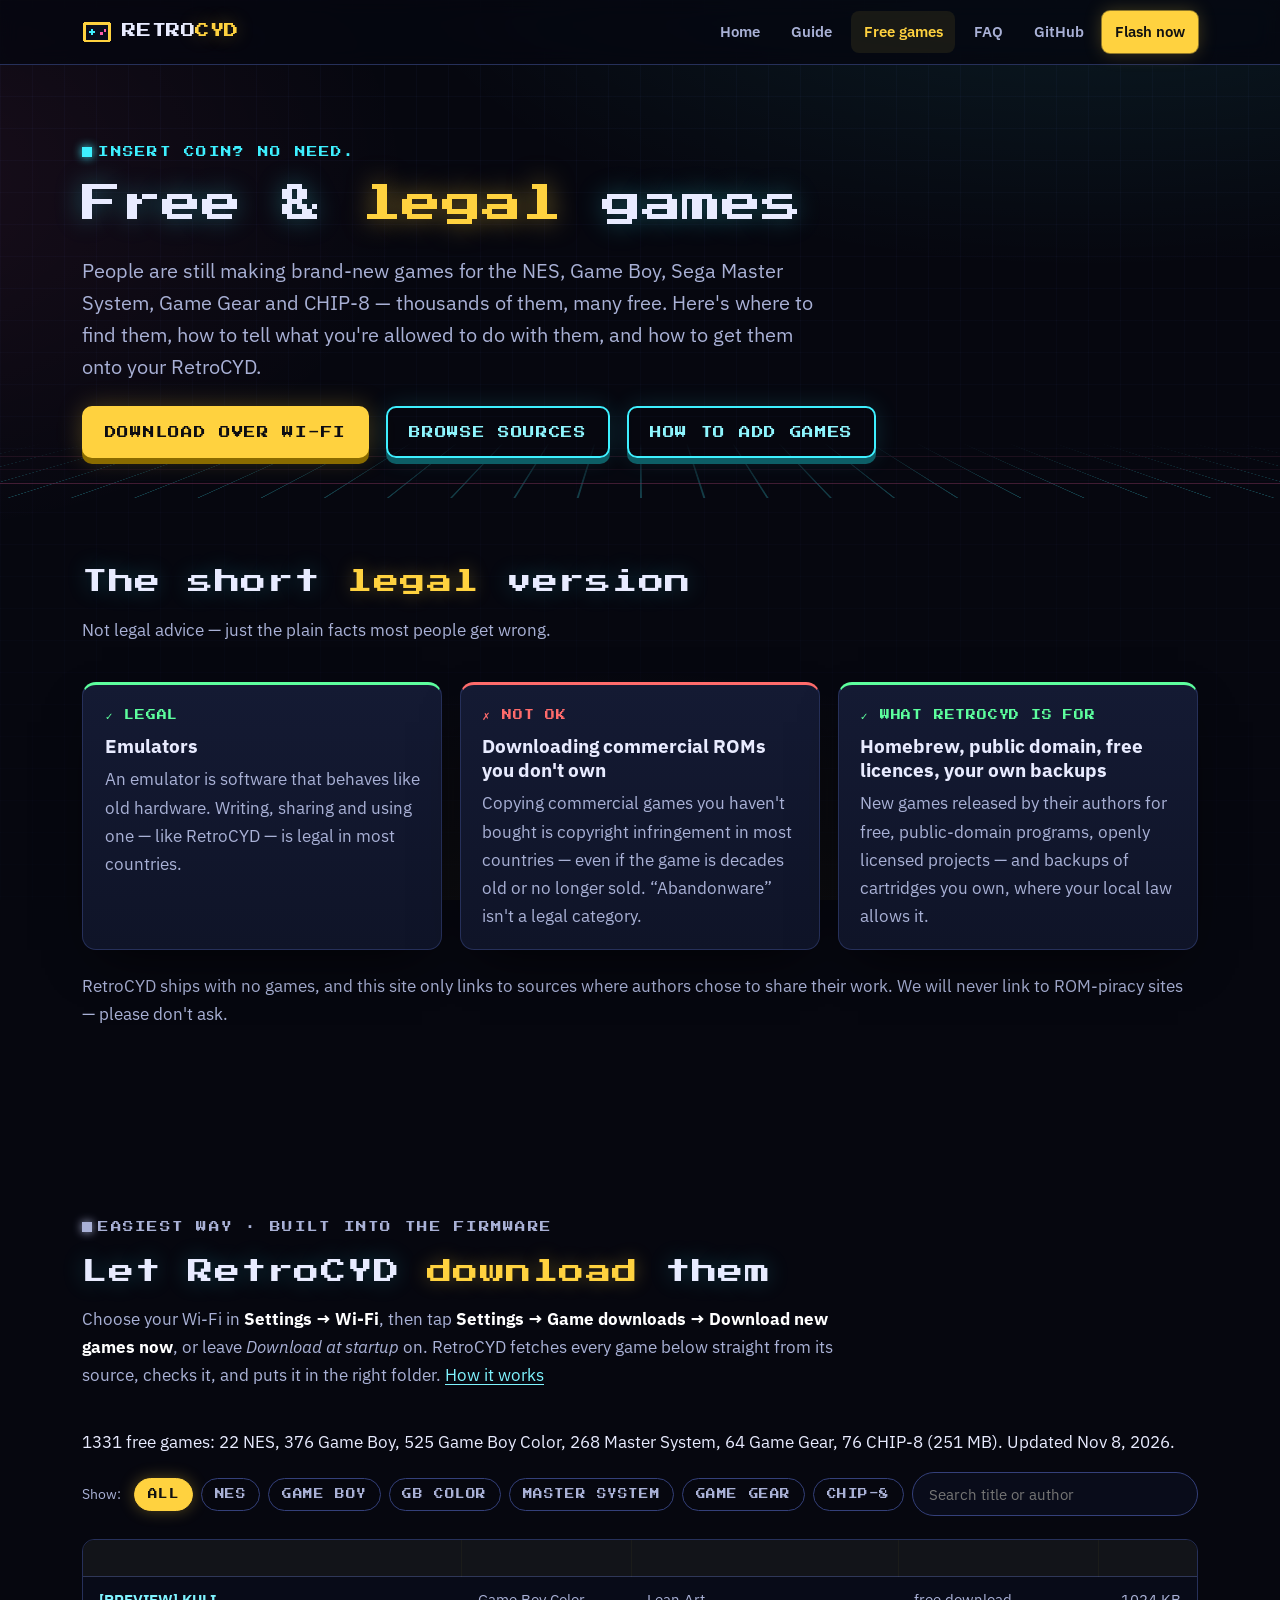
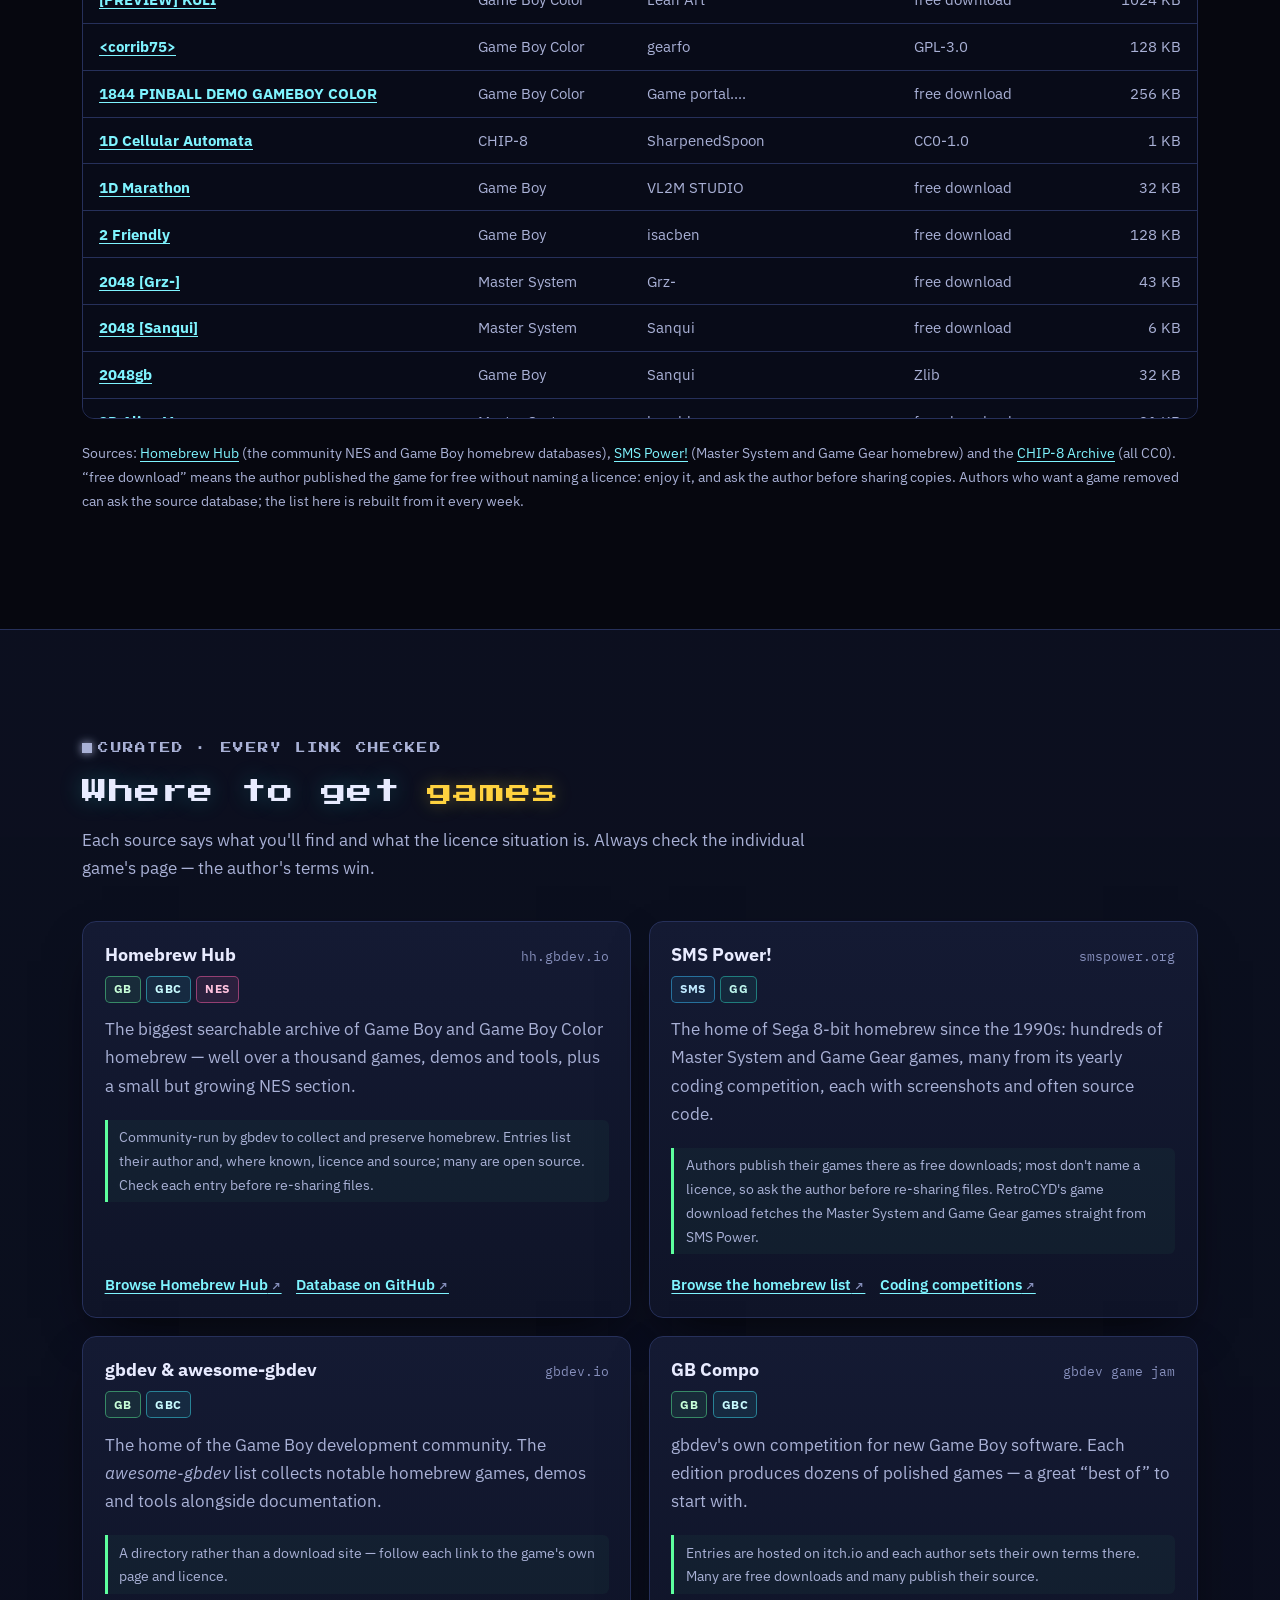
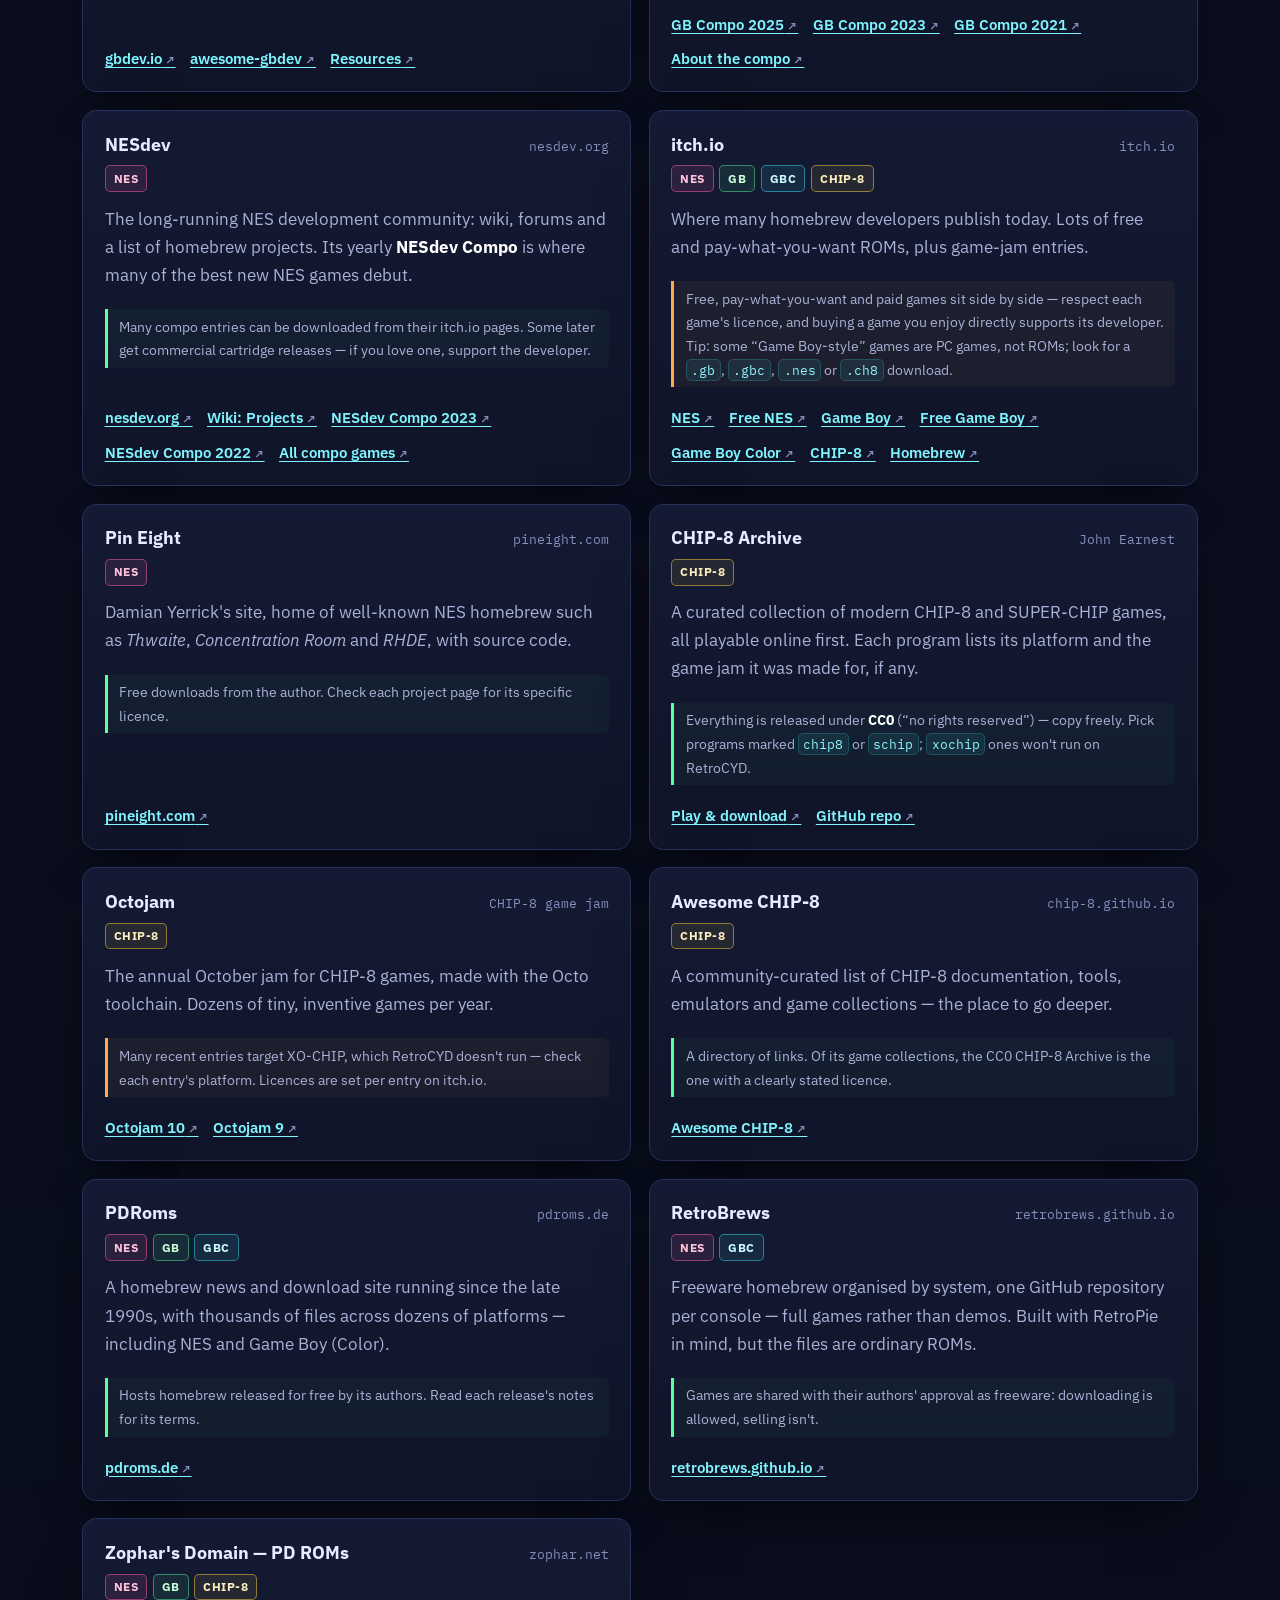
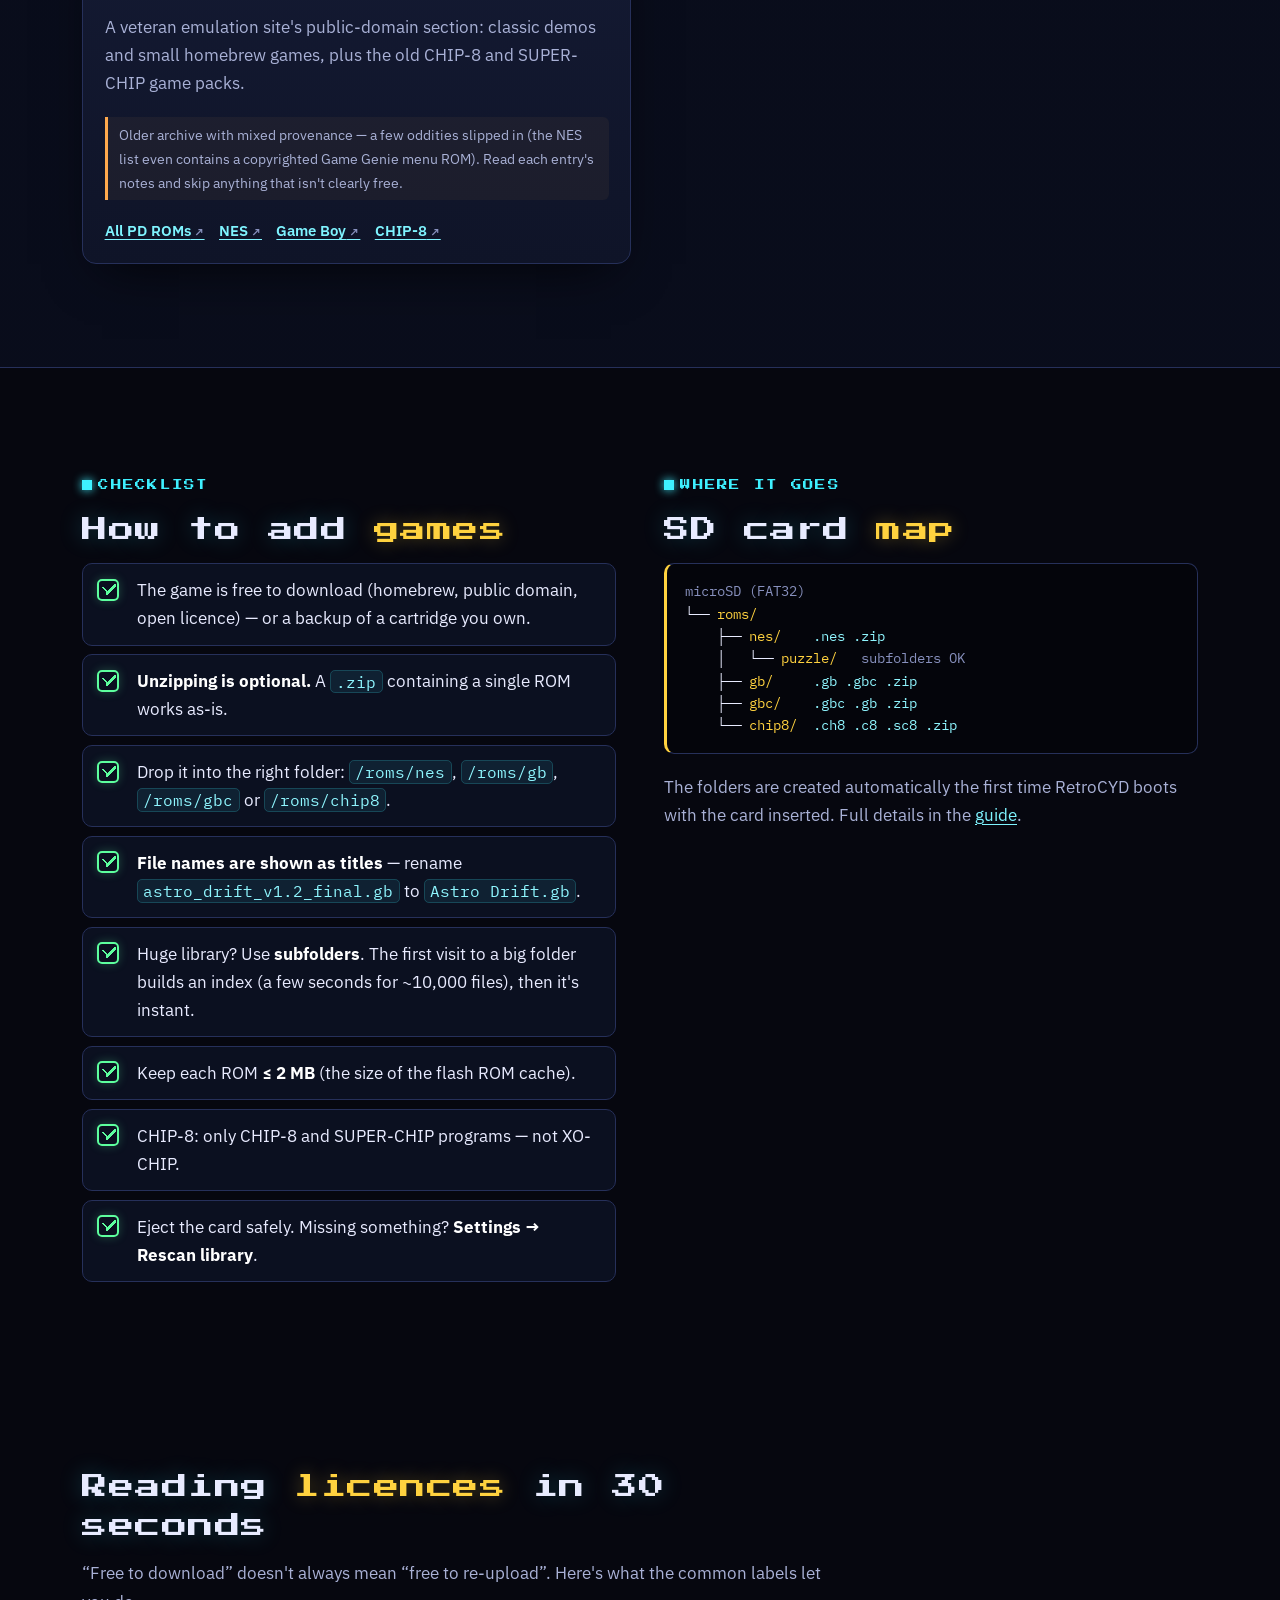
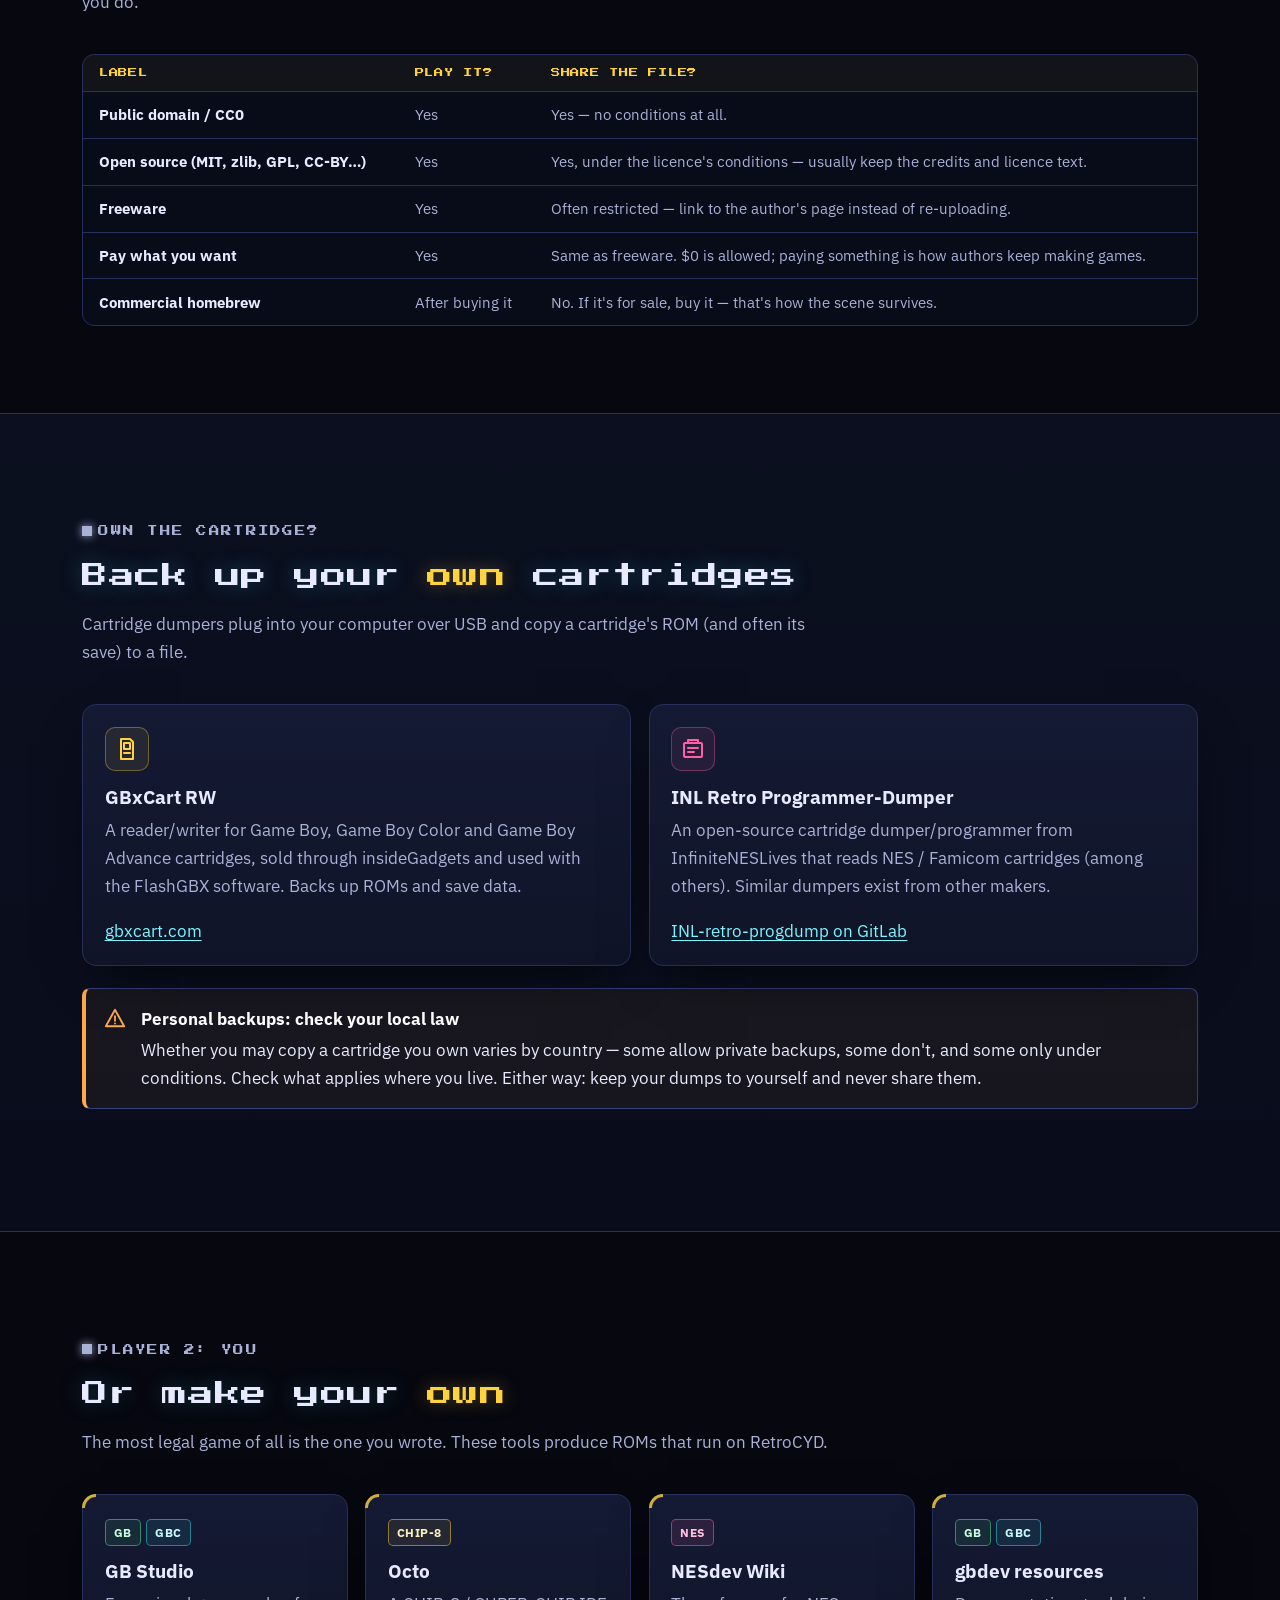
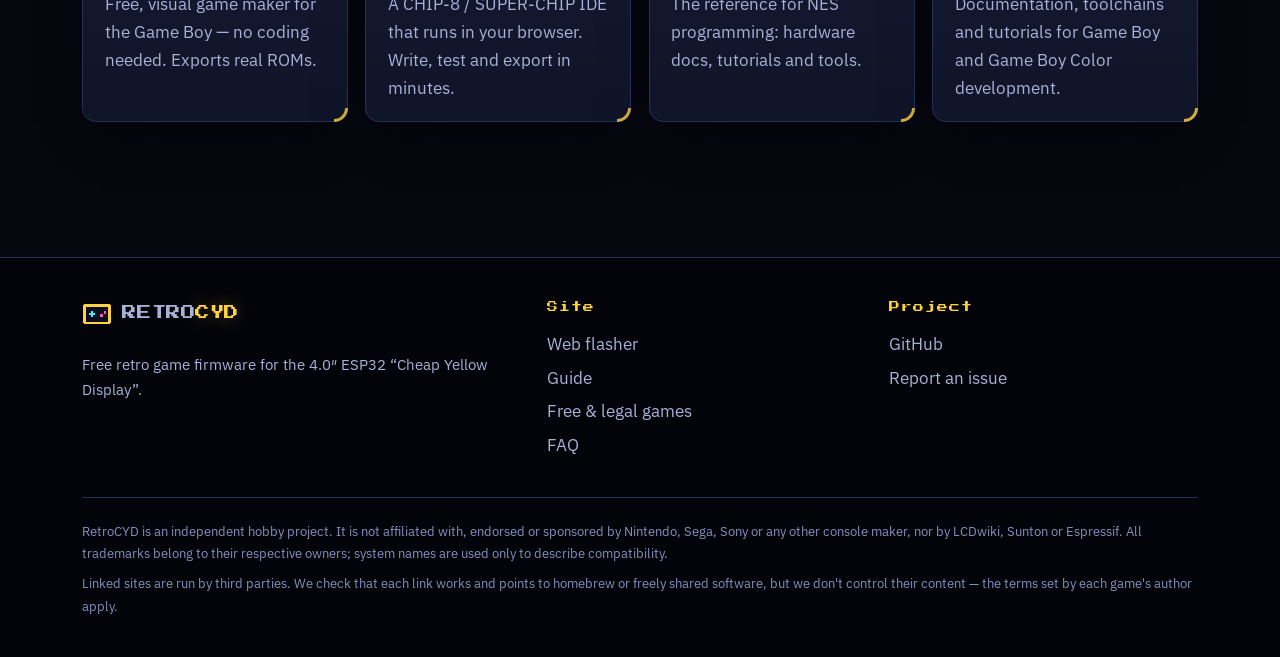
==== commit d9775e06: "Website 1.0.0 (build 23)" ====
--- a/site/games.html
+++ b/site/games.html
@@ -4,7 +4,7 @@
   <meta charset="utf-8">
   <meta name="viewport" content="width=device-width, initial-scale=1">
   <title>Free &amp; Legal Games — RetroCYD</title>
-  <meta name="description" content="Where to get free and legal NES, Game Boy, Game Boy Color and CHIP-8 games for RetroCYD: homebrew archives, game jams, public-domain collections and backing up your own cartridges.">
+  <meta name="description" content="Where to get free and legal NES, Game Boy, Game Boy Color, Master System, Game Gear and CHIP-8 games for RetroCYD: homebrew archives, game jams, public-domain collections and backing up your own cartridges.">
   <meta name="theme-color" content="#06070f">
   <link rel="canonical" href="https://pierregode.github.io/Retro-CYD/games.html">
   <link rel="icon" href="assets/favicon.svg" type="image/svg+xml">
@@ -43,7 +43,7 @@
     <div class="container">
       <p class="eyebrow">Insert coin? No need.</p>
       <h1 id="games-title">Free &amp; <span class="accent">legal</span> games</h1>
-      <p class="lead">People are still making brand-new games for the NES, Game Boy and CHIP-8 — thousands of them, many free. Here's where to find them, how to tell what you're allowed to do with them, and how to get them onto your RetroCYD.</p>
+      <p class="lead">People are still making brand-new games for the NES, Game Boy, Sega Master System, Game Gear and CHIP-8 — thousands of them, many free. Here's where to find them, how to tell what you're allowed to do with them, and how to get them onto your RetroCYD.</p>
       <div class="btn-row" style="margin-top:1.4rem">
         <a class="btn" href="#auto">Download over Wi-Fi</a>
         <a class="btn btn-ghost" href="#sources">Browse sources</a>
@@ -96,6 +96,8 @@
           <button class="chip" type="button" data-cat="nes" aria-pressed="false">NES</button>
           <button class="chip" type="button" data-cat="gb" aria-pressed="false">GAME BOY</button>
           <button class="chip" type="button" data-cat="gbc" aria-pressed="false">GB COLOR</button>
+          <button class="chip" type="button" data-cat="sms" aria-pressed="false">MASTER SYSTEM</button>
+          <button class="chip" type="button" data-cat="gg" aria-pressed="false">GAME GEAR</button>
           <button class="chip" type="button" data-cat="chip8" aria-pressed="false">CHIP-8</button>
           <input class="cat-search" id="cat-search" type="search" placeholder="Search title or author" aria-label="Search games by title or author">
         </div>
@@ -107,7 +109,7 @@
           </table>
         </div>
         <p id="cat-status" class="visually-hidden" aria-live="polite"></p>
-        <p class="muted small">Sources: <a href="https://hh.gbdev.io/">Homebrew Hub</a> (the community NES and Game Boy homebrew databases) and the <a href="https://github.com/JohnEarnest/chip8Archive">CHIP-8 Archive</a> (all CC0). “free download” means the author published the game for free without naming a licence: enjoy it, and ask the author before sharing copies. Authors who want a game removed can ask the source database; the list here is rebuilt from it every week.</p>
+        <p class="muted small">Sources: <a href="https://hh.gbdev.io/">Homebrew Hub</a> (the community NES and Game Boy homebrew databases), <a href="https://www.smspower.org/Homebrew/Index">SMS Power!</a> (Master System and Game Gear homebrew) and the <a href="https://github.com/JohnEarnest/chip8Archive">CHIP-8 Archive</a> (all CC0). “free download” means the author published the game for free without naming a licence: enjoy it, and ask the author before sharing copies. Authors who want a game removed can ask the source database; the list here is rebuilt from it every week.</p>
       </div>
     </div>
   </section>
@@ -127,6 +129,8 @@
         <button class="chip" type="button" data-filter="nes" aria-pressed="false">NES</button>
         <button class="chip" type="button" data-filter="gb" aria-pressed="false">GAME BOY</button>
         <button class="chip" type="button" data-filter="gbc" aria-pressed="false">GB COLOR</button>
+        <button class="chip" type="button" data-filter="sms" aria-pressed="false">MASTER SYSTEM</button>
+        <button class="chip" type="button" data-filter="gg" aria-pressed="false">GAME GEAR</button>
         <button class="chip" type="button" data-filter="chip8" aria-pressed="false">CHIP-8</button>
       </div>
       <p id="filter-status" class="visually-hidden" aria-live="polite"></p>
@@ -141,6 +145,17 @@
           <ul class="links">
             <li><a href="https://hh.gbdev.io/">Browse Homebrew Hub</a></li>
             <li><a href="https://github.com/gbdev/database">Database on GitHub</a></li>
+          </ul>
+        </article>
+
+        <article class="card source" data-systems="sms gg">
+          <h3>SMS Power! <span class="host">smspower.org</span></h3>
+          <ul class="tags" aria-label="Systems"><li><span class="tag tag-sms">SMS</span></li><li><span class="tag tag-gg">GG</span></li></ul>
+          <p>The home of Sega 8-bit homebrew since the 1990s: hundreds of Master System and Game Gear games, many from its yearly coding competition, each with screenshots and often source code.</p>
+          <p class="lic">Authors publish their games there as free downloads; most don't name a licence, so ask the author before re-sharing files. RetroCYD's game download fetches the Master System and Game Gear games straight from SMS Power.</p>
+          <ul class="links">
+            <li><a href="https://www.smspower.org/Homebrew/Index">Browse the homebrew list</a></li>
+            <li><a href="https://www.smspower.org/Competitions/Index">Coding competitions</a></li>
           </ul>
         </article>
 
--- a/site/assets/style.css
+++ b/site/assets/style.css
@@ -433,6 +433,8 @@
 .tag-gb { color: #c8ffd9; border-color: rgba(93, 255, 158, .45); background: rgba(93, 255, 158, .08); }
 .tag-gbc { color: #c9fbff; border-color: rgba(62, 240, 255, .45); background: rgba(62, 240, 255, .08); }
 .tag-chip8 { color: #fff0bf; border-color: rgba(255, 210, 63, .5); background: rgba(255, 210, 63, .08); }
+.tag-sms { color: #bfe9ff; border-color: rgba(56, 189, 248, .5); background: rgba(56, 189, 248, .08); }
+.tag-gg { color: #bff7ee; border-color: rgba(45, 212, 191, .5); background: rgba(45, 212, 191, .08); }
 
 /* ---------- notices ---------- */
 .notice {
@@ -702,8 +704,8 @@
   font-family: var(--font-pixel); font-size: .55rem; line-height: 1.5; color: #0c0c12;
 }
 .flashmap-bar .fm-boot { flex: 0 0 9%; background: var(--magenta); }
-.flashmap-bar .fm-app { flex: 1920 1 0; background: var(--cyan); }
-.flashmap-bar .fm-rom { flex: 2112 1 0; background: var(--yellow); }
+.flashmap-bar .fm-app { flex: 1984 1 0; background: var(--cyan); }
+.flashmap-bar .fm-rom { flex: 2048 1 0; background: var(--yellow); }
 .flashmap-legend { display: flex; flex-wrap: wrap; gap: .5rem 1.4rem; margin-top: .7rem; font-size: .88rem; color: var(--muted); padding: 0; list-style: none; }
 .flashmap-legend li { margin: 0; display: inline-flex; gap: .5rem; align-items: center; }
 .flashmap-legend i { width: 12px; height: 12px; border-radius: 3px; display: inline-block; flex: none; }
